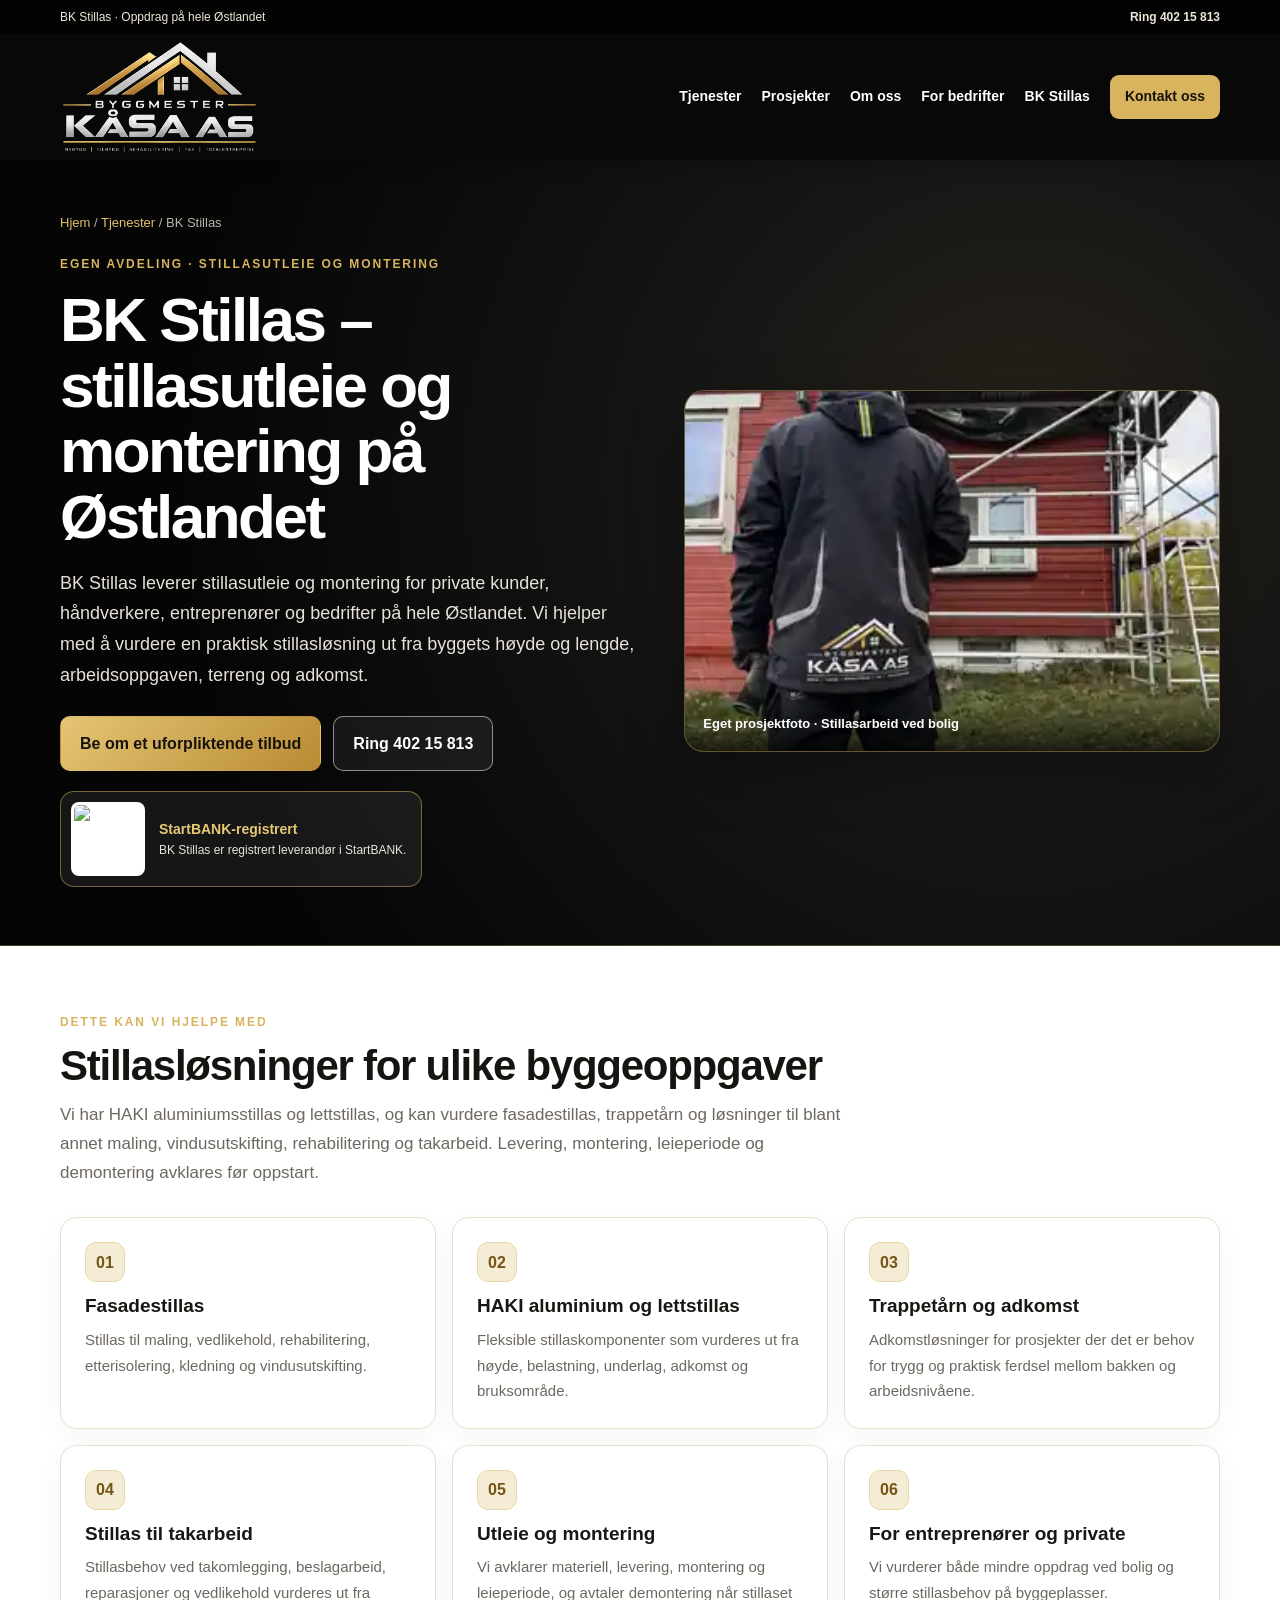
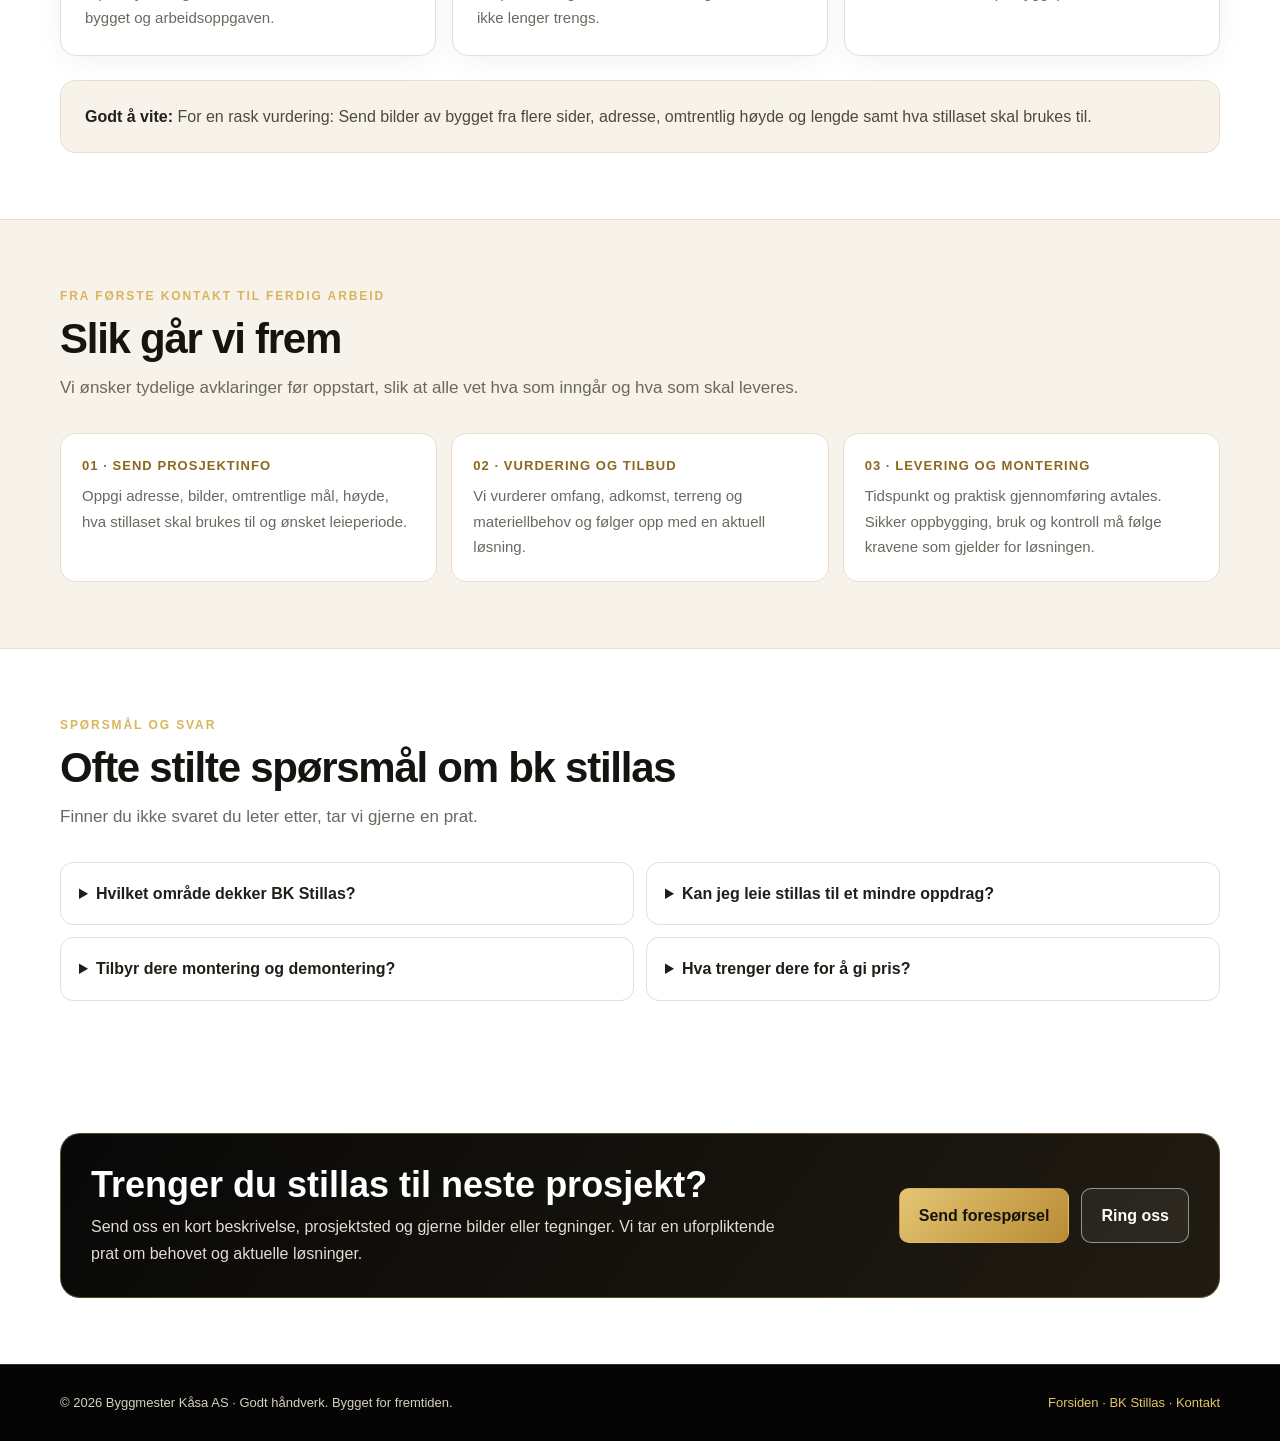
==== bk-stillas.html @ 7e436ae7 "Rett absolutt bildeadresse for deling av BK Stillas-siden" ====
<!DOCTYPE html>
<html lang="no">
<head>
<meta charset="UTF-8">
<meta name="viewport" content="width=device-width, initial-scale=1">
<meta name="theme-color" content="#080808">
<title>BK Stillas – stillasutleie og montering på Østlandet | Byggmester Kåsa AS</title>
<meta name="description" content="BK Stillas tilbyr stillasutleie og montering på Østlandet. Fasadestillas, HAKI aluminiumsstillas, lettstillas og trappetårn til bygg og rehabilitering.">
<meta name="robots" content="index,follow,max-image-preview:large">
<link rel="canonical" href="https://xn--byggmesterksa-zfb.no/bk-stillas.html">
<link rel="preload" as="image" href="images/site-stillas.webp">
<link rel="stylesheet" href="service-pages.css">
<meta property="og:type" content="website">
<meta property="og:title" content="BK Stillas – stillasutleie og montering på Østlandet">
<meta property="og:description" content="BK Stillas tilbyr stillasutleie og montering på Østlandet. Fasadestillas, HAKI aluminiumsstillas, lettstillas og trappetårn til bygg og rehabilitering.">
<meta property="og:url" content="https://xn--byggmesterksa-zfb.no/bk-stillas.html">
<meta property="og:image" content="https://xn--byggmesterksa-zfb.no/images/site-stillas.webp">
<meta property="og:image:alt" content="Eget foto av stillas montert rundt bolig">
<script type="application/ld+json">{"@context":"https://schema.org","@type":"Service","name":"BK Stillas – stillasutleie og montering på Østlandet","description":"BK Stillas tilbyr stillasutleie og montering på Østlandet. Fasadestillas, HAKI aluminiumsstillas, lettstillas og trappetårn til bygg og rehabilitering.","url":"https://xn--byggmesterksa-zfb.no/bk-stillas.html","areaServed":{"@type":"AdministrativeArea","name":"Østlandet, Norge"},"provider":{"@type":"Organization","name":"BK Stillas","url":"https://xn--byggmesterksa-zfb.no/","telephone":"+4740215813","email":"bkstillas@gmail.com"}}</script>
<script type="application/ld+json">{"@context":"https://schema.org","@type":"BreadcrumbList","itemListElement":[{"@type":"ListItem","position":1,"name":"Hjem","item":"https://xn--byggmesterksa-zfb.no/"},{"@type":"ListItem","position":2,"name":"Tjenester","item":"https://xn--byggmesterksa-zfb.no/#tjenester"},{"@type":"ListItem","position":3,"name":"BK Stillas","item":"https://xn--byggmesterksa-zfb.no/bk-stillas.html"}]}</script>
</head>
<body>
<a class="skip-link" href="#main">Hopp til innhold</a>
<div class="topbar"><div class="container"><span>BK Stillas · Oppdrag på hele Østlandet</span><span><a href="tel:+4740215813">Ring 402 15 813</a></span></div></div>
<header>
 <div class="container nav-wrap">
  <a class="brand" href="index.html" aria-label="Byggmester Kåsa AS – forsiden"><img src="byggmester-kasa-logo-transparent.png" alt="Byggmester Kåsa AS – logo" fetchpriority="high"></a>
  <button class="menu-toggle" type="button" aria-expanded="false" aria-controls="main-navigation" aria-label="Åpne meny"><span></span><span></span><span></span></button>
  <nav id="main-navigation" aria-label="Hovedmeny">
   <a href="index.html#tjenester">Tjenester</a>
   <a href="index.html#prosjekter">Prosjekter</a>
   <a href="index.html#om-oss">Om oss</a>
   <a href="samarbeid.html">For bedrifter</a>
   <a href="bk-stillas.html">BK Stillas</a>
   <a class="nav-cta" href="index.html#kontakt">Kontakt oss</a>
  </nav>
 </div>
</header>
<main id="main">
<section class="hero">
 <div class="container">
  <div class="breadcrumbs"><a href="index.html">Hjem</a> / <a href="index.html#tjenester">Tjenester</a> / BK Stillas</div>
  <div class="hero-grid">
   <div>
    <div class="eyebrow">Egen avdeling · Stillasutleie og montering</div>
    <h1>BK Stillas – stillasutleie og montering på Østlandet</h1>
    <p>BK Stillas leverer stillasutleie og montering for private kunder, håndverkere, entreprenører og bedrifter på hele Østlandet. Vi hjelper med å vurdere en praktisk stillasløsning ut fra byggets høyde og lengde, arbeidsoppgaven, terreng og adkomst.</p>
    <div class="actions">
     <a class="btn btn-primary" href="index.html#kontakt">Be om et uforpliktende tilbud</a>
     <a class="btn btn-secondary" href="tel:+4740215813">Ring 402 15 813</a>
    </div>
     <div class="startbank-badge" aria-label="BK Stillas er registrert leverandør i StartBANK">
      <img src="https://cdn.prod.website-files.com/64fec3b9868bc1cfae7cfbb5/6621049f15514a0073a85c6a_image005.jpg" alt="Achilles StartBANK registrert-merke" loading="lazy" decoding="async">
      <div><strong>StartBANK-registrert</strong><span>BK Stillas er registrert leverandør i StartBANK.</span></div>
     </div>
   </div>
   <div class="hero-photo">
    <img src="images/site-stillas.webp" alt="Stillas montert rundt en bolig, med håndverker på byggeplassen" fetchpriority="high" decoding="async">
    <div class="photo-caption">Eget prosjektfoto · Stillasarbeid ved bolig</div>
   </div>
  </div>
 </div>
</section>
<section>
 <div class="container">
  <div class="section-head">
   <div class="eyebrow">Dette kan vi hjelpe med</div>
   <h2>Stillasløsninger for ulike byggeoppgaver</h2>
   <p>Vi har HAKI aluminiumsstillas og lettstillas, og kan vurdere fasadestillas, trappetårn og løsninger til blant annet maling, vindusutskifting, rehabilitering og takarbeid. Levering, montering, leieperiode og demontering avklares før oppstart.</p>
  </div>
  <div class="cards"><article class="card"><span class="card-mark">01</span><h3>Fasadestillas</h3><p>Stillas til maling, vedlikehold, rehabilitering, etterisolering, kledning og vindusutskifting.</p></article>
<article class="card"><span class="card-mark">02</span><h3>HAKI aluminium og lettstillas</h3><p>Fleksible stillaskomponenter som vurderes ut fra høyde, belastning, underlag, adkomst og bruksområde.</p></article>
<article class="card"><span class="card-mark">03</span><h3>Trappetårn og adkomst</h3><p>Adkomstløsninger for prosjekter der det er behov for trygg og praktisk ferdsel mellom bakken og arbeidsnivåene.</p></article>
<article class="card"><span class="card-mark">04</span><h3>Stillas til takarbeid</h3><p>Stillasbehov ved takomlegging, beslagarbeid, reparasjoner og vedlikehold vurderes ut fra bygget og arbeidsoppgaven.</p></article>
<article class="card"><span class="card-mark">05</span><h3>Utleie og montering</h3><p>Vi avklarer materiell, levering, montering og leieperiode, og avtaler demontering når stillaset ikke lenger trengs.</p></article>
<article class="card"><span class="card-mark">06</span><h3>For entreprenører og private</h3><p>Vi vurderer både mindre oppdrag ved bolig og større stillasbehov på byggeplasser.</p></article></div>
  <div class="note-band"><strong>Godt å vite:</strong> For en rask vurdering: Send bilder av bygget fra flere sider, adresse, omtrentlig høyde og lengde samt hva stillaset skal brukes til.</div>
 </div>
</section>
<section class="process">
 <div class="container">
  <div class="section-head">
   <div class="eyebrow">Fra første kontakt til ferdig arbeid</div>
   <h2>Slik går vi frem</h2>
   <p>Vi ønsker tydelige avklaringer før oppstart, slik at alle vet hva som inngår og hva som skal leveres.</p>
  </div>
  <div class="steps"><article class="step"><b>01 · Send prosjektinfo</b><p>Oppgi adresse, bilder, omtrentlige mål, høyde, hva stillaset skal brukes til og ønsket leieperiode.</p></article>
<article class="step"><b>02 · Vurdering og tilbud</b><p>Vi vurderer omfang, adkomst, terreng og materiellbehov og følger opp med en aktuell løsning.</p></article>
<article class="step"><b>03 · Levering og montering</b><p>Tidspunkt og praktisk gjennomføring avtales. Sikker oppbygging, bruk og kontroll må følge kravene som gjelder for løsningen.</p></article></div>
 </div>
</section>
<section>
 <div class="container">
  <div class="section-head">
   <div class="eyebrow">Spørsmål og svar</div>
   <h2>Ofte stilte spørsmål om bk stillas</h2>
   <p>Finner du ikke svaret du leter etter, tar vi gjerne en prat.</p>
  </div>
  <div class="faq-list"><details><summary>Hvilket område dekker BK Stillas?</summary><p>Vi tar oppdrag på hele Østlandet. Mulig gjennomføring vurderes ut fra prosjektsted, størrelse og ønsket fremdrift.</p></details>
<details><summary>Kan jeg leie stillas til et mindre oppdrag?</summary><p>Vi vurderer både mindre oppdrag som vindusutskifting og maling og større behov ved rehabilitering, takarbeid og byggeprosjekter.</p></details>
<details><summary>Tilbyr dere montering og demontering?</summary><p>Ja, montering og demontering kan inngå etter avtale. Leveranse, leieperiode og tidspunkt avtales før oppstart.</p></details>
<details><summary>Hva trenger dere for å gi pris?</summary><p>Send prosjektadresse, bilder av fasadene, omtrentlige mål og høyde, type arbeid, ønsket oppstart og leieperiode.</p></details></div>
 </div>
</section>
<section>
 <div class="container">
  <div class="cta">
   <div>
    <h2>Trenger du stillas til neste prosjekt?</h2>
    <p>Send oss en kort beskrivelse, prosjektsted og gjerne bilder eller tegninger. Vi tar en uforpliktende prat om behovet og aktuelle løsninger.</p>
   </div>
   <div class="actions" style="margin-top:0">
    <a class="btn btn-primary" href="index.html#kontakt">Send forespørsel</a>
    <a class="btn btn-secondary" href="tel:+4740215813">Ring oss</a>
   </div>
  </div>
 </div>
</section>
</main>
<div class="mobile-contact" aria-label="Rask kontakt"><a href="tel:+4740215813">Ring oss</a><a href="index.html#kontakt">Be om tilbud</a></div>
<footer><div class="container footer-inner"><span>© <span id="year"></span> Byggmester Kåsa AS · Godt håndverk. Bygget for fremtiden.</span><span><a href="index.html">Forsiden</a> · <a href="bk-stillas.html">BK Stillas</a> · <a href="index.html#kontakt">Kontakt</a></span></div></footer>
<script>
document.getElementById("year").textContent=new Date().getFullYear();
const header=document.querySelector("header");
const button=document.querySelector(".menu-toggle");
button.addEventListener("click",()=>{
 const open=header.classList.toggle("menu-open");
 button.setAttribute("aria-expanded",String(open));
 button.setAttribute("aria-label",open?"Lukk meny":"Åpne meny");
});
document.querySelectorAll("#main-navigation a").forEach(link=>link.addEventListener("click",()=>{
 header.classList.remove("menu-open");
 button.setAttribute("aria-expanded","false");
 button.setAttribute("aria-label","Åpne meny");
}));
</script>
</body>
</html>
---- service-pages.css ----
:root{--black:#080808;--black2:#171510;--gold:#d8b45e;--gold2:#b98b34;--ink:#24211b;--muted:#6d685f;--line:#e8dfcc;--cream:#f7f3ea;--white:#fff}
*{box-sizing:border-box}
html{scroll-behavior:smooth}
body{margin:0;background:#fff;color:var(--ink);font:16px/1.7 Arial,Helvetica,sans-serif}
a{color:inherit}
img{max-width:100%;height:auto}
.container{width:min(1160px,calc(100% - 40px));margin:0 auto}
.skip-link{position:absolute;left:12px;top:-60px;z-index:1000;padding:10px 14px;background:var(--gold);color:#111;border-radius:8px;font-weight:800}
.skip-link:focus{top:12px}
.topbar{background:#030303;color:#eee7d8;font-size:12px}
.topbar .container{display:flex;justify-content:space-between;gap:12px;flex-wrap:wrap;padding:7px 0}
.topbar a{color:inherit;text-decoration:none;font-weight:800}
header{position:sticky;top:0;z-index:20;background:#080808;color:#fff;box-shadow:0 4px 18px rgba(0,0,0,.2)}
.nav-wrap{min-height:126px;display:flex;align-items:center;justify-content:space-between;gap:24px}
.brand img{display:block;width:255px;height:116px;object-fit:contain;object-position:left center}
nav{display:flex;align-items:center;gap:20px;flex-wrap:wrap}
nav a{font-size:14px;font-weight:800;color:#fff;text-decoration:none}
nav a:hover{color:var(--gold)}
nav .nav-cta{background:var(--gold);color:#17130b;padding:10px 15px;border-radius:9px}
.menu-toggle{display:none;width:46px;height:46px;border:1px solid rgba(216,180,94,.55);border-radius:10px;background:#111;align-items:center;justify-content:center;flex-direction:column;gap:5px;cursor:pointer}
.menu-toggle span{display:block;width:20px;height:2px;background:#f4e5bd;border-radius:2px}
.hero{background:radial-gradient(circle at 80% 40%,#28231a 0,#151515 32%,#050505 76%);color:#fff;padding:52px 0 58px;border-bottom:1px solid rgba(216,180,94,.3)}
.breadcrumbs{font-size:13px;color:#b9b3a7;margin:0 0 20px}
.breadcrumbs a{color:#e3c16c;text-decoration:none}
.hero-grid{display:grid;grid-template-columns:minmax(0,1.04fr) minmax(300px,.96fr);gap:44px;align-items:center}
.eyebrow{font-size:12px;letter-spacing:.16em;text-transform:uppercase;font-weight:900;color:var(--gold)}
h1{font-size:clamp(38px,5vw,62px);line-height:1.06;letter-spacing:-.04em;margin:12px 0 18px;max-width:750px}
.hero p{max-width:670px;color:#e7e2d7;font-size:18px;margin:0}
.actions{display:flex;gap:12px;flex-wrap:wrap;margin-top:26px}
.btn{display:inline-flex;justify-content:center;align-items:center;padding:13px 19px;border-radius:10px;text-decoration:none;font-weight:900;border:1px solid transparent;transition:transform .2s ease,background .2s ease}
.btn:hover{transform:translateY(-2px)}
.btn-primary{background:linear-gradient(135deg,#e4c574,#b98b34);color:#17130b}
.startbank-badge{display:inline-flex;align-items:center;gap:14px;margin-top:20px;padding:10px 15px 10px 10px;max-width:390px;border:1px solid rgba(216,180,94,.5);border-radius:14px;background:rgba(255,255,255,.07);color:#fff}
.startbank-badge img{display:block;width:74px;height:74px;object-fit:contain;background:#fff;border-radius:8px;padding:3px;flex:0 0 auto}
.startbank-badge strong{display:block;color:#e6c875;font-size:14px;line-height:1.35}
.startbank-badge span{display:block;color:#e8e3d8;font-size:12px;line-height:1.45;margin-top:3px}
@media(max-width:560px){.startbank-badge{max-width:100%;gap:10px;padding:9px}.startbank-badge img{width:78px;height:56px}}
.btn-secondary{border-color:rgba(255,255,255,.5);color:#fff;background:rgba(255,255,255,.06)}
.hero-photo{position:relative;overflow:hidden;border:1px solid rgba(216,180,94,.4);border-radius:20px;background:#171717;box-shadow:0 22px 56px rgba(0,0,0,.32)}
.hero-photo img{display:block;width:100%;height:360px;object-fit:cover}
.photo-caption{position:absolute;left:0;right:0;bottom:0;padding:34px 18px 16px;background:linear-gradient(transparent,rgba(0,0,0,.82));color:#fff;font-size:13px;font-weight:800}.photo-credit{display:block;margin-top:4px;color:#e6e0d3;font-size:11px;font-weight:400;letter-spacing:.02em}.photo-credit a{color:inherit;text-decoration:underline;text-underline-offset:2px}
section{padding:66px 0}
.section-head{max-width:790px;margin:0 0 30px}
.section-head h2{font-size:clamp(29px,4vw,42px);line-height:1.12;letter-spacing:-.03em;margin:9px 0 12px;color:#161411}
.section-head p{font-size:17px;color:var(--muted);margin:0}
.cards{display:grid;grid-template-columns:repeat(3,minmax(0,1fr));gap:16px}
.card{padding:24px;border:1px solid var(--line);border-radius:16px;background:#fff;box-shadow:0 8px 26px rgba(20,18,12,.045)}
.card .card-mark{display:inline-grid;place-items:center;width:40px;height:40px;border-radius:11px;background:#f5ecd5;border:1px solid #ead7a8;color:#755515;font-weight:900;margin-bottom:12px}
.card h3{margin:0 0 8px;color:#191713;font-size:19px;line-height:1.3}
.card p{color:var(--muted);font-size:15px;margin:0}
.note-band{padding:22px 24px;border-radius:15px;background:var(--cream);border:1px solid var(--line);margin-top:24px;color:#4e493f}
.note-band strong{color:#231f18}
.process{background:var(--cream);border-top:1px solid var(--line);border-bottom:1px solid var(--line)}
.steps{display:grid;grid-template-columns:repeat(3,1fr);gap:14px}
.step{padding:21px;background:#fff;border:1px solid var(--line);border-radius:15px}
.step b{display:block;color:#8b681f;font-size:13px;letter-spacing:.08em;text-transform:uppercase;margin-bottom:6px}
.step h3{margin:0 0 7px;font-size:18px;color:#1a1814}
.step p{margin:0;color:var(--muted);font-size:15px}
.faq-list{display:grid;grid-template-columns:repeat(2,minmax(0,1fr));gap:12px}
details{background:#fff;border:1px solid var(--line);border-radius:13px;padding:17px 18px}
summary{cursor:pointer;font-weight:900;color:#211e18}
details p{color:var(--muted);font-size:15px;margin:10px 0 0}
.cta{background:linear-gradient(125deg,#080808,#211c12);color:#fff;border:1px solid rgba(216,180,94,.35);border-radius:20px;padding:30px;display:flex;align-items:center;justify-content:space-between;gap:24px;flex-wrap:wrap}
.cta h2{font-size:clamp(25px,3.4vw,36px);line-height:1.15;margin:0 0 8px;color:#fff}
.cta p{margin:0;color:#e2ddd1;max-width:700px}
footer{background:#050505;border-top:1px solid rgba(216,180,94,.25);padding:27px 0;color:#d8d0bf;font-size:13px}
.footer-inner{display:flex;justify-content:space-between;gap:14px;flex-wrap:wrap}
footer a{color:#e3c16c;text-decoration:none}
.mobile-contact{display:none}
a:focus-visible,button:focus-visible,summary:focus-visible{outline:3px solid var(--gold);outline-offset:3px}
@media(max-width:900px){
 .nav-wrap{min-height:100px;gap:14px}
 .brand img{width:220px;height:96px}
 .menu-toggle{display:flex;flex:0 0 auto}
 nav{display:none;position:absolute;top:100%;left:0;right:0;background:#080808;border:1px solid rgba(216,180,94,.3);border-top:0;border-radius:0 0 14px 14px;padding:8px 15px 15px;flex-direction:column;align-items:stretch;gap:0;box-shadow:0 18px 30px rgba(0,0,0,.3)}
 header.menu-open nav{display:flex}
 nav a{padding:11px 8px;border-bottom:1px solid rgba(255,255,255,.1)}
 nav .nav-cta{margin-top:8px;text-align:center}
 .hero-grid{grid-template-columns:1fr;gap:27px}
 .hero-photo img{height:320px}
 .cards{grid-template-columns:repeat(2,minmax(0,1fr))}
}
@media(max-width:560px){
 .container{width:calc(100% - 28px)}
 .topbar .container{font-size:11px}
 .nav-wrap{min-height:88px}
 .brand img{width:190px;height:82px}
 .hero{padding:38px 0 44px}
 h1{font-size:clamp(36px,10vw,48px)}
 .hero p{font-size:16px}
 .actions .btn{width:100%}
 .hero-photo img{height:240px}
 section{padding:48px 0}
 .cards,.steps,.faq-list{grid-template-columns:1fr}
 .card{padding:20px}
 .cta{padding:23px}
 .mobile-contact{position:fixed;display:grid;z-index:30;left:10px;right:10px;bottom:10px;grid-template-columns:1fr 1fr;gap:8px;padding:7px;background:rgba(5,5,5,.95);border:1px solid rgba(216,180,94,.45);border-radius:14px;box-shadow:0 8px 28px rgba(0,0,0,.3)}
 .mobile-contact a{display:flex;justify-content:center;align-items:center;min-height:44px;border-radius:9px;text-decoration:none;font-size:14px;font-weight:900}
 .mobile-contact a:first-child{background:linear-gradient(135deg,#e4c574,#b98b34);color:#17130b}
 .mobile-contact a:last-child{border:1px solid rgba(255,255,255,.4);color:#fff}
}
@media(prefers-reduced-motion:reduce){html{scroll-behavior:auto}*,*::before,*::after{transition-duration:.01ms!important;animation-duration:.01ms!important;animation-iteration-count:1!important}}

/* Samarbeidsside – harmonisert med Byggmester Kåsa-profilen */
.partner-hero{background:radial-gradient(circle at 78% 40%,#28231a 0,#151515 34%,#050505 76%);color:#fff;padding:54px 0 62px;border-bottom:1px solid rgba(216,180,94,.3)}
.partner-hero-grid{display:grid;grid-template-columns:minmax(0,1.08fr) minmax(300px,.92fr);gap:42px;align-items:center}
.partner-hero h1{font-size:clamp(38px,5vw,62px);line-height:1.06;letter-spacing:-.04em;margin:12px 0 18px;max-width:760px}
.partner-hero p{max-width:690px;color:#e7e2d7;font-size:18px;margin:0}
.partner-photo{position:relative;overflow:hidden;border:1px solid rgba(216,180,94,.4);border-radius:20px;background:#171717;box-shadow:0 22px 56px rgba(0,0,0,.32)}
.partner-photo img{display:block;width:100%;height:360px;object-fit:cover}
.partner-photo span{position:absolute;bottom:0;left:0;right:0;padding:34px 18px 15px;background:linear-gradient(transparent,rgba(0,0,0,.82));color:#fff;font-size:13px;font-weight:800}
.partner-grid{display:grid;grid-template-columns:repeat(3,minmax(0,1fr));gap:16px}
.partner-card{padding:25px;border:1px solid #e8dfcc;border-radius:17px;background:#fff;box-shadow:0 8px 26px rgba(20,18,12,.045)}
.partner-number{display:inline-grid;place-items:center;width:42px;height:42px;border-radius:11px;background:#f5ecd5;border:1px solid #ead7a8;color:#755515;font-weight:900;margin-bottom:14px}
.partner-card h3{margin:0 0 8px;font-size:20px;color:#191713}
.partner-card p{margin:0;color:#6d685f;font-size:15px}
.partner-band{background:#f7f3ea;border-top:1px solid #e8dfcc;border-bottom:1px solid #e8dfcc}
.partner-process{display:grid;grid-template-columns:repeat(3,1fr);gap:14px}
.partner-step{padding:21px;background:#fff;border:1px solid #e8dfcc;border-radius:15px}
.partner-step b{display:block;color:#8b681f;font-size:13px;letter-spacing:.08em;text-transform:uppercase;margin-bottom:6px}
.partner-step h3{margin:0 0 7px;font-size:18px;color:#1a1814}
.partner-step p{margin:0;color:#6d685f;font-size:15px}
.partner-checklist{display:grid;grid-template-columns:1fr 1fr;gap:10px;margin:18px 0 0;padding:0;list-style:none}
.partner-checklist li{padding:12px 14px;border-radius:10px;background:#f7f3ea;border:1px solid #e8dfcc;color:#4f493e;font-size:14px}
.partner-checklist li:before{content:"✓";color:#9a7224;font-weight:900;margin-right:9px}
@media(max-width:900px){.partner-hero-grid{grid-template-columns:1fr;gap:26px}.partner-photo img{height:320px}.partner-grid{grid-template-columns:repeat(2,minmax(0,1fr))}}
@media(max-width:560px){.partner-hero{padding:38px 0 44px}.partner-hero h1{font-size:clamp(36px,10vw,48px)}.partner-hero p{font-size:16px}.partner-photo img{height:240px}.partner-grid,.partner-process,.partner-checklist{grid-template-columns:1fr}.partner-card{padding:20px}}
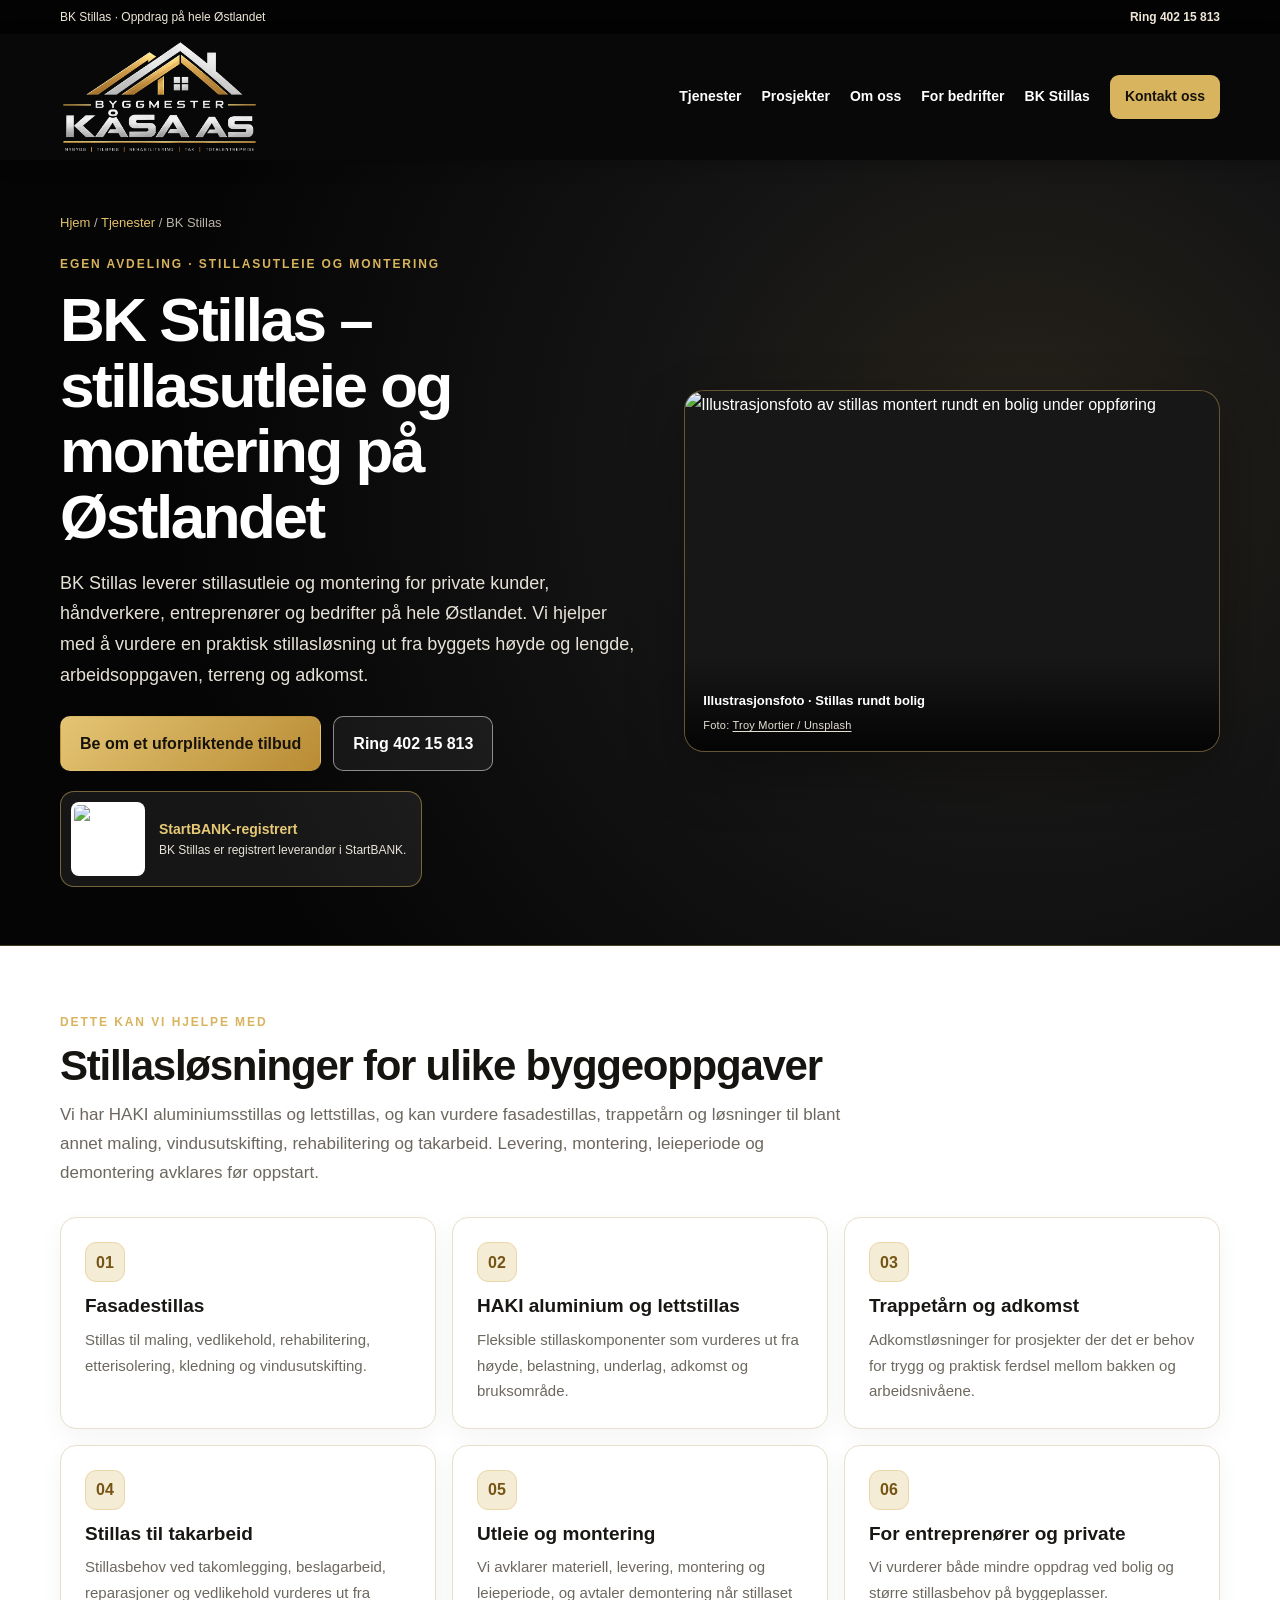
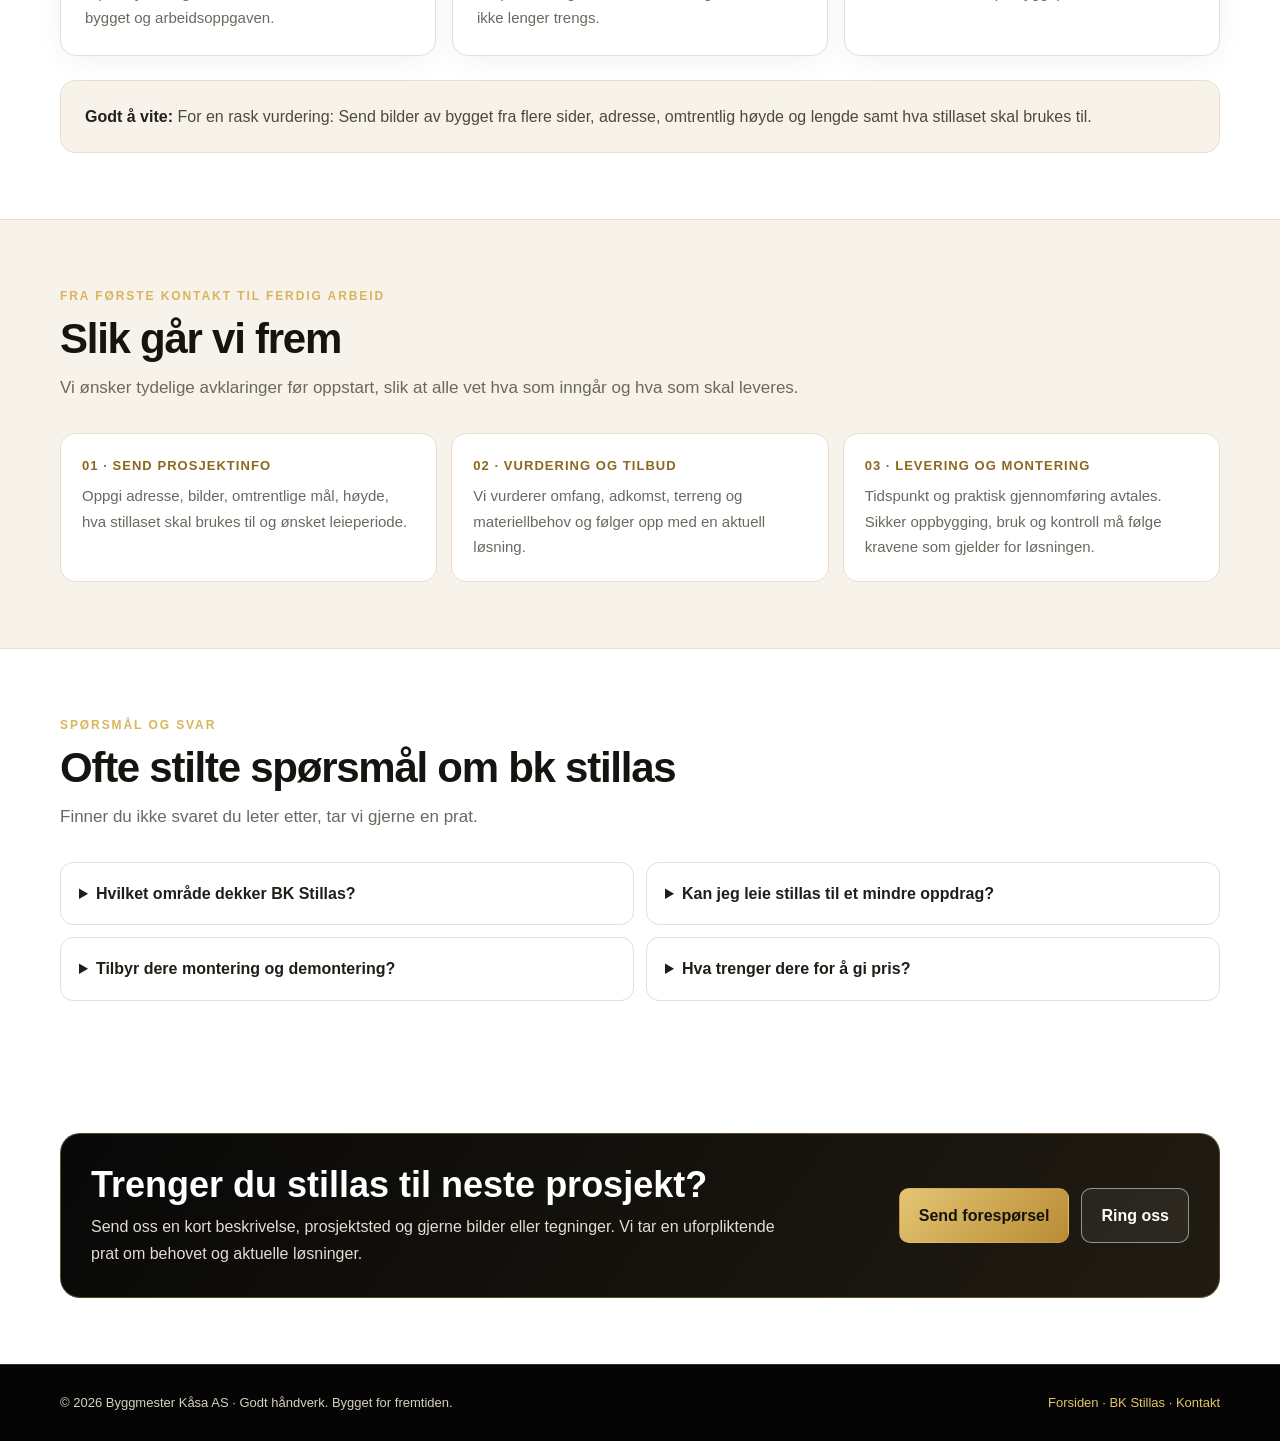
==== commit 73420df3: "Bytt lavoppløst stillasfoto med Unsplash-illustrasjon" ====
--- a/bk-stillas.html
+++ b/bk-stillas.html
@@ -8,14 +8,14 @@
 <meta name="description" content="BK Stillas tilbyr stillasutleie og montering på Østlandet. Fasadestillas, HAKI aluminiumsstillas, lettstillas og trappetårn til bygg og rehabilitering.">
 <meta name="robots" content="index,follow,max-image-preview:large">
 <link rel="canonical" href="https://xn--byggmesterksa-zfb.no/bk-stillas.html">
-<link rel="preload" as="image" href="images/site-stillas.webp">
+<link rel="preload" as="image" href="https://images.unsplash.com/photo-1693639767415-27ff64ce4da2?auto=format&fit=crop&w=1800&q=82">
 <link rel="stylesheet" href="service-pages.css">
 <meta property="og:type" content="website">
 <meta property="og:title" content="BK Stillas – stillasutleie og montering på Østlandet">
 <meta property="og:description" content="BK Stillas tilbyr stillasutleie og montering på Østlandet. Fasadestillas, HAKI aluminiumsstillas, lettstillas og trappetårn til bygg og rehabilitering.">
 <meta property="og:url" content="https://xn--byggmesterksa-zfb.no/bk-stillas.html">
-<meta property="og:image" content="https://xn--byggmesterksa-zfb.no/images/site-stillas.webp">
-<meta property="og:image:alt" content="Eget foto av stillas montert rundt bolig">
+<meta property="og:image" content="https://xn--byggmesterksa-zfb.no/https://images.unsplash.com/photo-1693639767415-27ff64ce4da2?auto=format&fit=crop&w=1800&q=82">
+<meta property="og:image:alt" content="Illustrasjonsfoto av stillas montert rundt en bolig under oppføring">
 <script type="application/ld+json">{"@context":"https://schema.org","@type":"Service","name":"BK Stillas – stillasutleie og montering på Østlandet","description":"BK Stillas tilbyr stillasutleie og montering på Østlandet. Fasadestillas, HAKI aluminiumsstillas, lettstillas og trappetårn til bygg og rehabilitering.","url":"https://xn--byggmesterksa-zfb.no/bk-stillas.html","areaServed":{"@type":"AdministrativeArea","name":"Østlandet, Norge"},"provider":{"@type":"Organization","name":"BK Stillas","url":"https://xn--byggmesterksa-zfb.no/","telephone":"+4740215813","email":"bkstillas@gmail.com"}}</script>
 <script type="application/ld+json">{"@context":"https://schema.org","@type":"BreadcrumbList","itemListElement":[{"@type":"ListItem","position":1,"name":"Hjem","item":"https://xn--byggmesterksa-zfb.no/"},{"@type":"ListItem","position":2,"name":"Tjenester","item":"https://xn--byggmesterksa-zfb.no/#tjenester"},{"@type":"ListItem","position":3,"name":"BK Stillas","item":"https://xn--byggmesterksa-zfb.no/bk-stillas.html"}]}</script>
 </head>
@@ -55,8 +55,8 @@
      </div>
    </div>
    <div class="hero-photo">
-    <img src="images/site-stillas.webp" alt="Stillas montert rundt en bolig, med håndverker på byggeplassen" fetchpriority="high" decoding="async">
-    <div class="photo-caption">Eget prosjektfoto · Stillasarbeid ved bolig</div>
+    <img src="https://images.unsplash.com/photo-1693639767415-27ff64ce4da2?auto=format&fit=crop&w=1800&q=82" alt="Illustrasjonsfoto av stillas montert rundt en bolig under oppføring" fetchpriority="high" decoding="async">
+    <div class="photo-caption">Illustrasjonsfoto · Stillas rundt bolig<span class="photo-credit">Foto: <a href="https://unsplash.com/photos/a-house-under-construction-with-scaffolding-around-it-rxfWPJUUClo" target="_blank" rel="noopener noreferrer">Troy Mortier / Unsplash</a></span></div>
    </div>
   </div>
  </div>
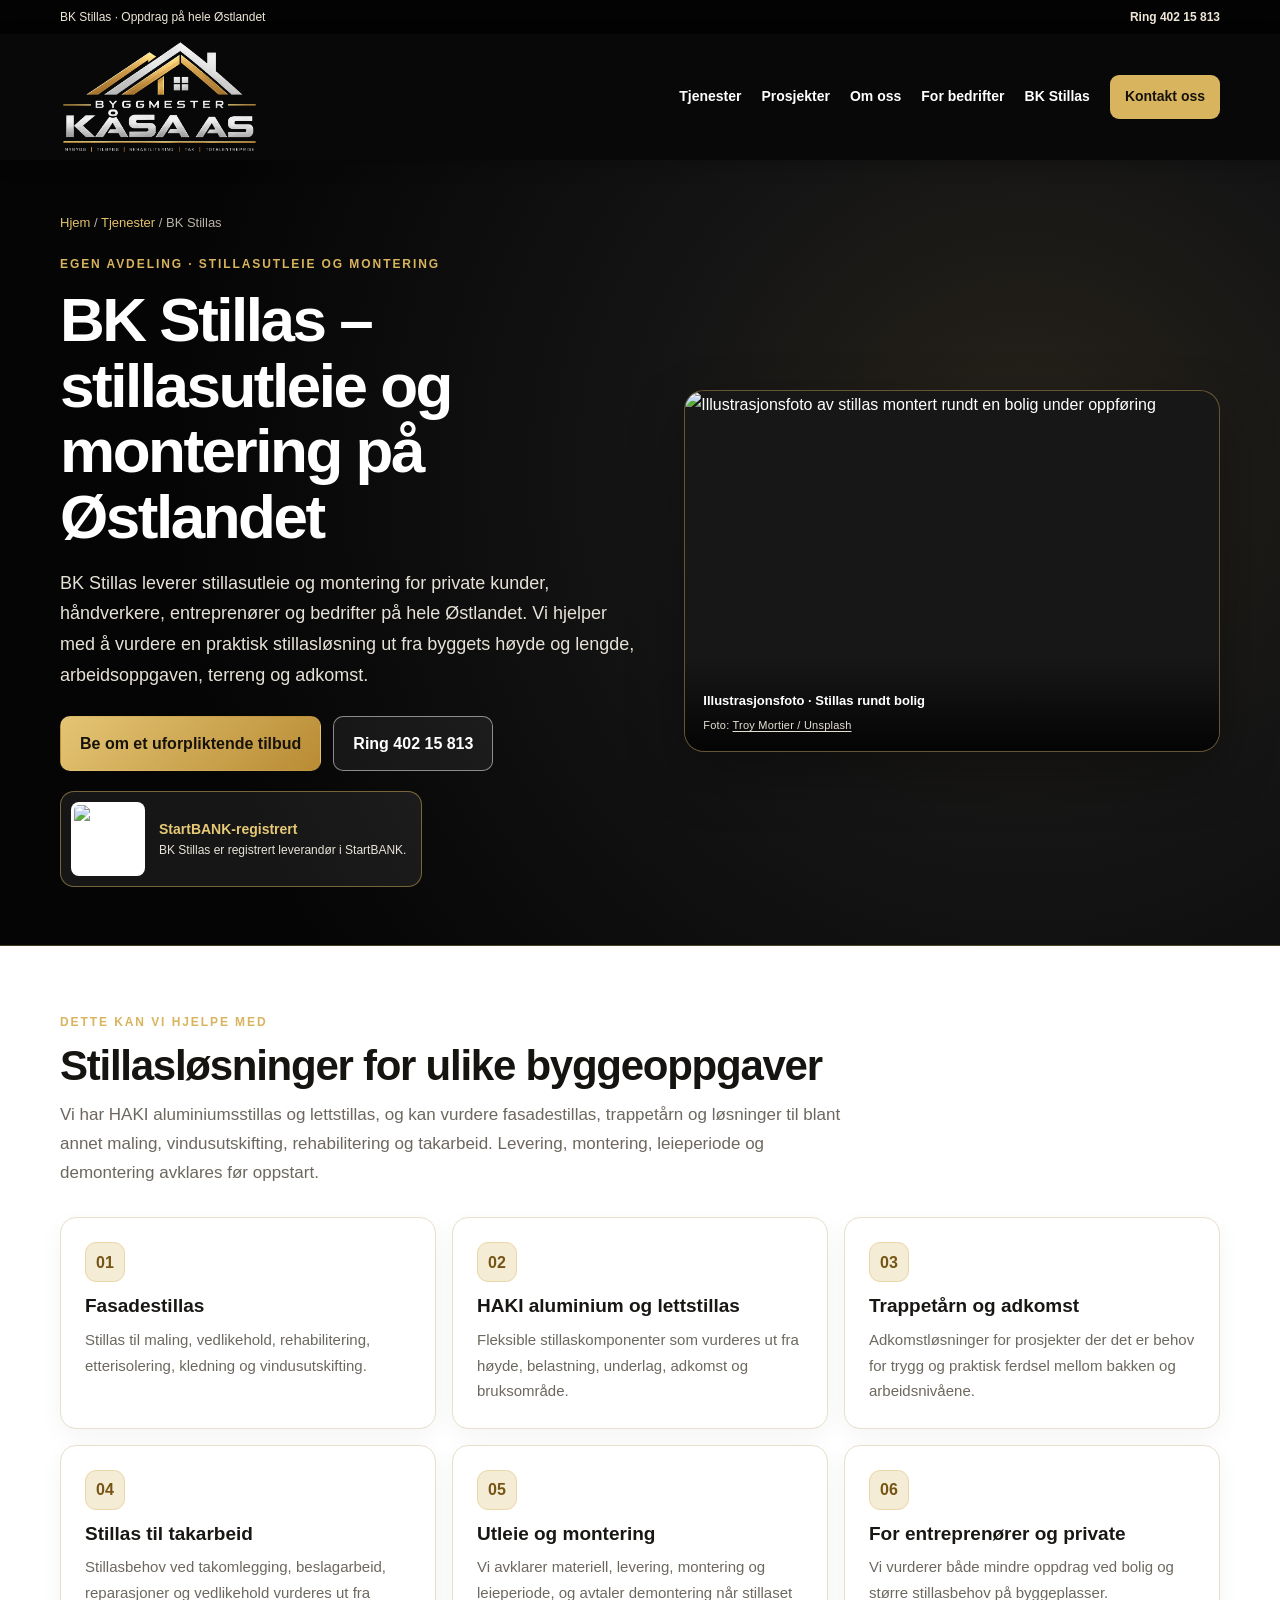
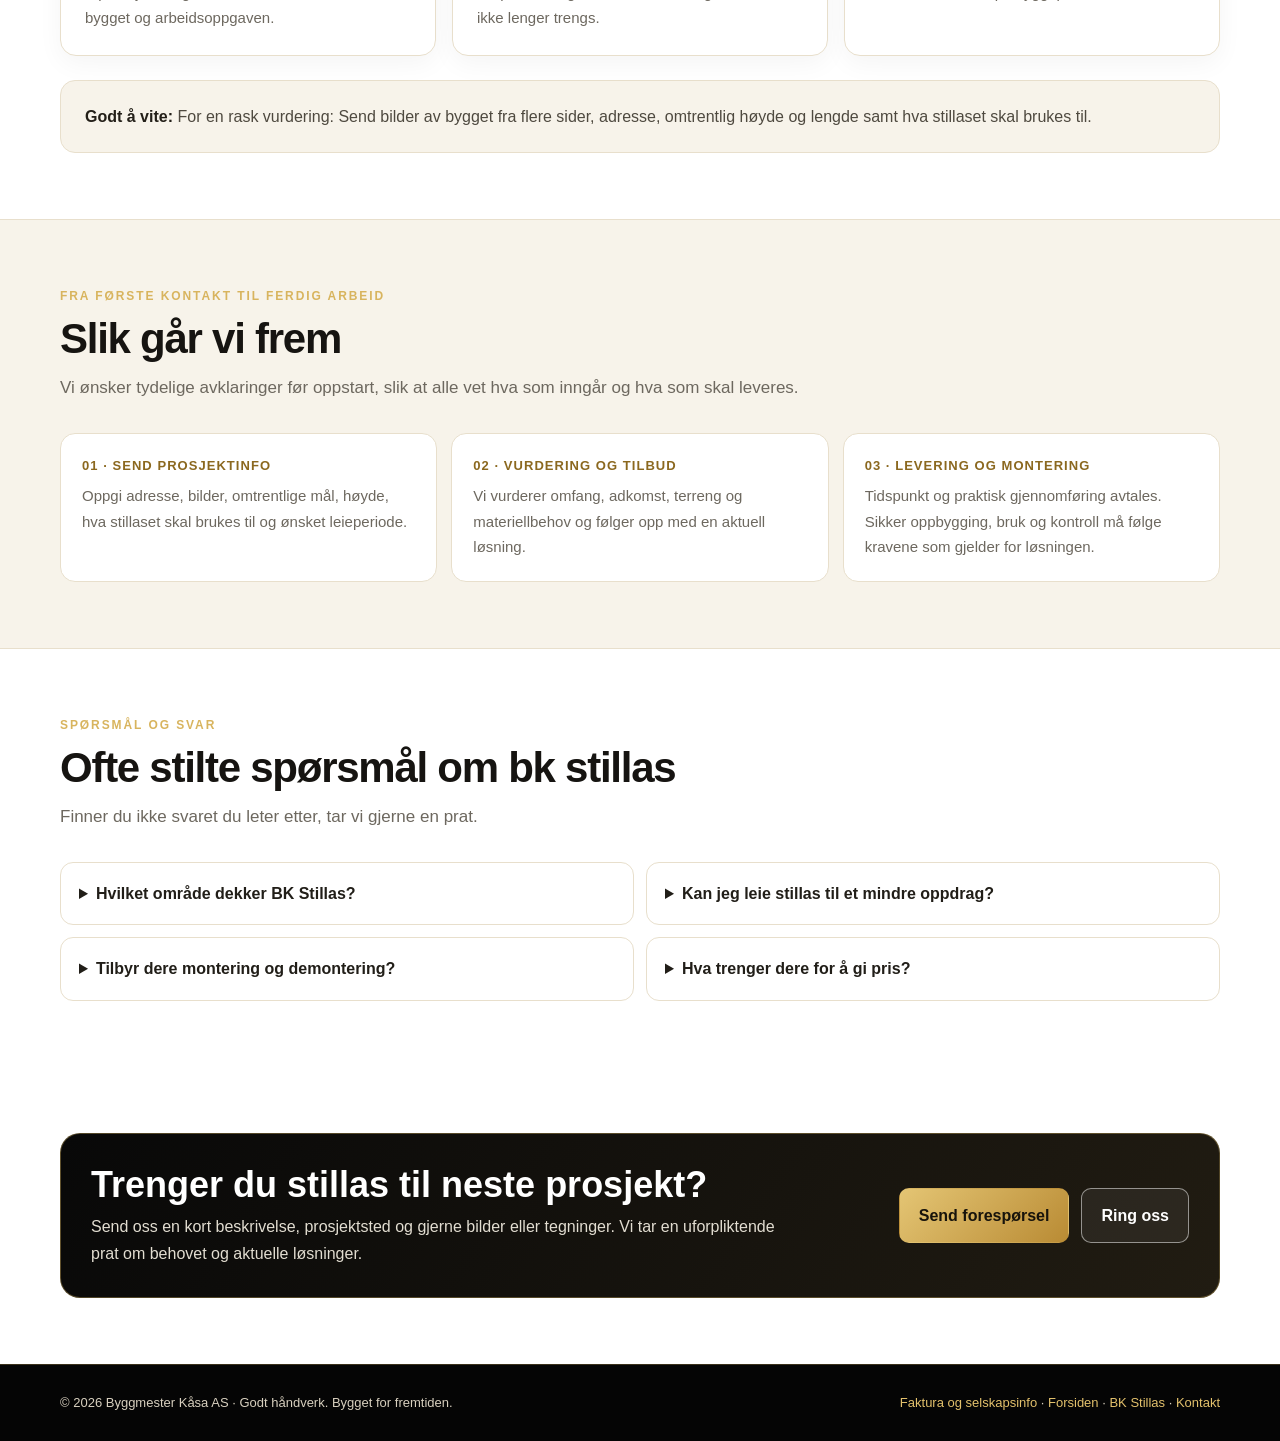
==== commit 09c8108c: "Legg til selskaps- og fakturainformasjon" ====
--- a/bk-stillas.html
+++ b/bk-stillas.html
@@ -14,7 +14,7 @@
 <meta property="og:title" content="BK Stillas – stillasutleie og montering på Østlandet">
 <meta property="og:description" content="BK Stillas tilbyr stillasutleie og montering på Østlandet. Fasadestillas, HAKI aluminiumsstillas, lettstillas og trappetårn til bygg og rehabilitering.">
 <meta property="og:url" content="https://xn--byggmesterksa-zfb.no/bk-stillas.html">
-<meta property="og:image" content="https://xn--byggmesterksa-zfb.no/https://images.unsplash.com/photo-1693639767415-27ff64ce4da2?auto=format&fit=crop&w=1800&q=82">
+<meta property="og:image" content="https://images.unsplash.com/photo-1693639767415-27ff64ce4da2?auto=format&fit=crop&w=1800&q=82">
 <meta property="og:image:alt" content="Illustrasjonsfoto av stillas montert rundt en bolig under oppføring">
 <script type="application/ld+json">{"@context":"https://schema.org","@type":"Service","name":"BK Stillas – stillasutleie og montering på Østlandet","description":"BK Stillas tilbyr stillasutleie og montering på Østlandet. Fasadestillas, HAKI aluminiumsstillas, lettstillas og trappetårn til bygg og rehabilitering.","url":"https://xn--byggmesterksa-zfb.no/bk-stillas.html","areaServed":{"@type":"AdministrativeArea","name":"Østlandet, Norge"},"provider":{"@type":"Organization","name":"BK Stillas","url":"https://xn--byggmesterksa-zfb.no/","telephone":"+4740215813","email":"bkstillas@gmail.com"}}</script>
 <script type="application/ld+json">{"@context":"https://schema.org","@type":"BreadcrumbList","itemListElement":[{"@type":"ListItem","position":1,"name":"Hjem","item":"https://xn--byggmesterksa-zfb.no/"},{"@type":"ListItem","position":2,"name":"Tjenester","item":"https://xn--byggmesterksa-zfb.no/#tjenester"},{"@type":"ListItem","position":3,"name":"BK Stillas","item":"https://xn--byggmesterksa-zfb.no/bk-stillas.html"}]}</script>
@@ -118,7 +118,7 @@
 </section>
 </main>
 <div class="mobile-contact" aria-label="Rask kontakt"><a href="tel:+4740215813">Ring oss</a><a href="index.html#kontakt">Be om tilbud</a></div>
-<footer><div class="container footer-inner"><span>© <span id="year"></span> Byggmester Kåsa AS · Godt håndverk. Bygget for fremtiden.</span><span><a href="index.html">Forsiden</a> · <a href="bk-stillas.html">BK Stillas</a> · <a href="index.html#kontakt">Kontakt</a></span></div></footer>
+<footer><div class="container footer-inner"><span>© <span id="year"></span> Byggmester Kåsa AS · Godt håndverk. Bygget for fremtiden.</span><span><a href="selskapsinformasjon.html">Faktura og selskapsinfo</a> · <a href="index.html">Forsiden</a> · <a href="bk-stillas.html">BK Stillas</a> · <a href="index.html#kontakt">Kontakt</a></span></div></footer>
 <script>
 document.getElementById("year").textContent=new Date().getFullYear();
 const header=document.querySelector("header");
--- a/service-pages.css
+++ b/service-pages.css
@@ -126,3 +126,5 @@
 .partner-checklist li:before{content:"✓";color:#9a7224;font-weight:900;margin-right:9px}
 @media(max-width:900px){.partner-hero-grid{grid-template-columns:1fr;gap:26px}.partner-photo img{height:320px}.partner-grid{grid-template-columns:repeat(2,minmax(0,1fr))}}
 @media(max-width:560px){.partner-hero{padding:38px 0 44px}.partner-hero h1{font-size:clamp(36px,10vw,48px)}.partner-hero p{font-size:16px}.partner-photo img{height:240px}.partner-grid,.partner-process,.partner-checklist{grid-template-columns:1fr}.partner-card{padding:20px}}
+
+.partner-photo span a{color:inherit;text-decoration:underline;text-underline-offset:2px}.partner-photo span small{font-size:11px;font-weight:400;letter-spacing:.02em}
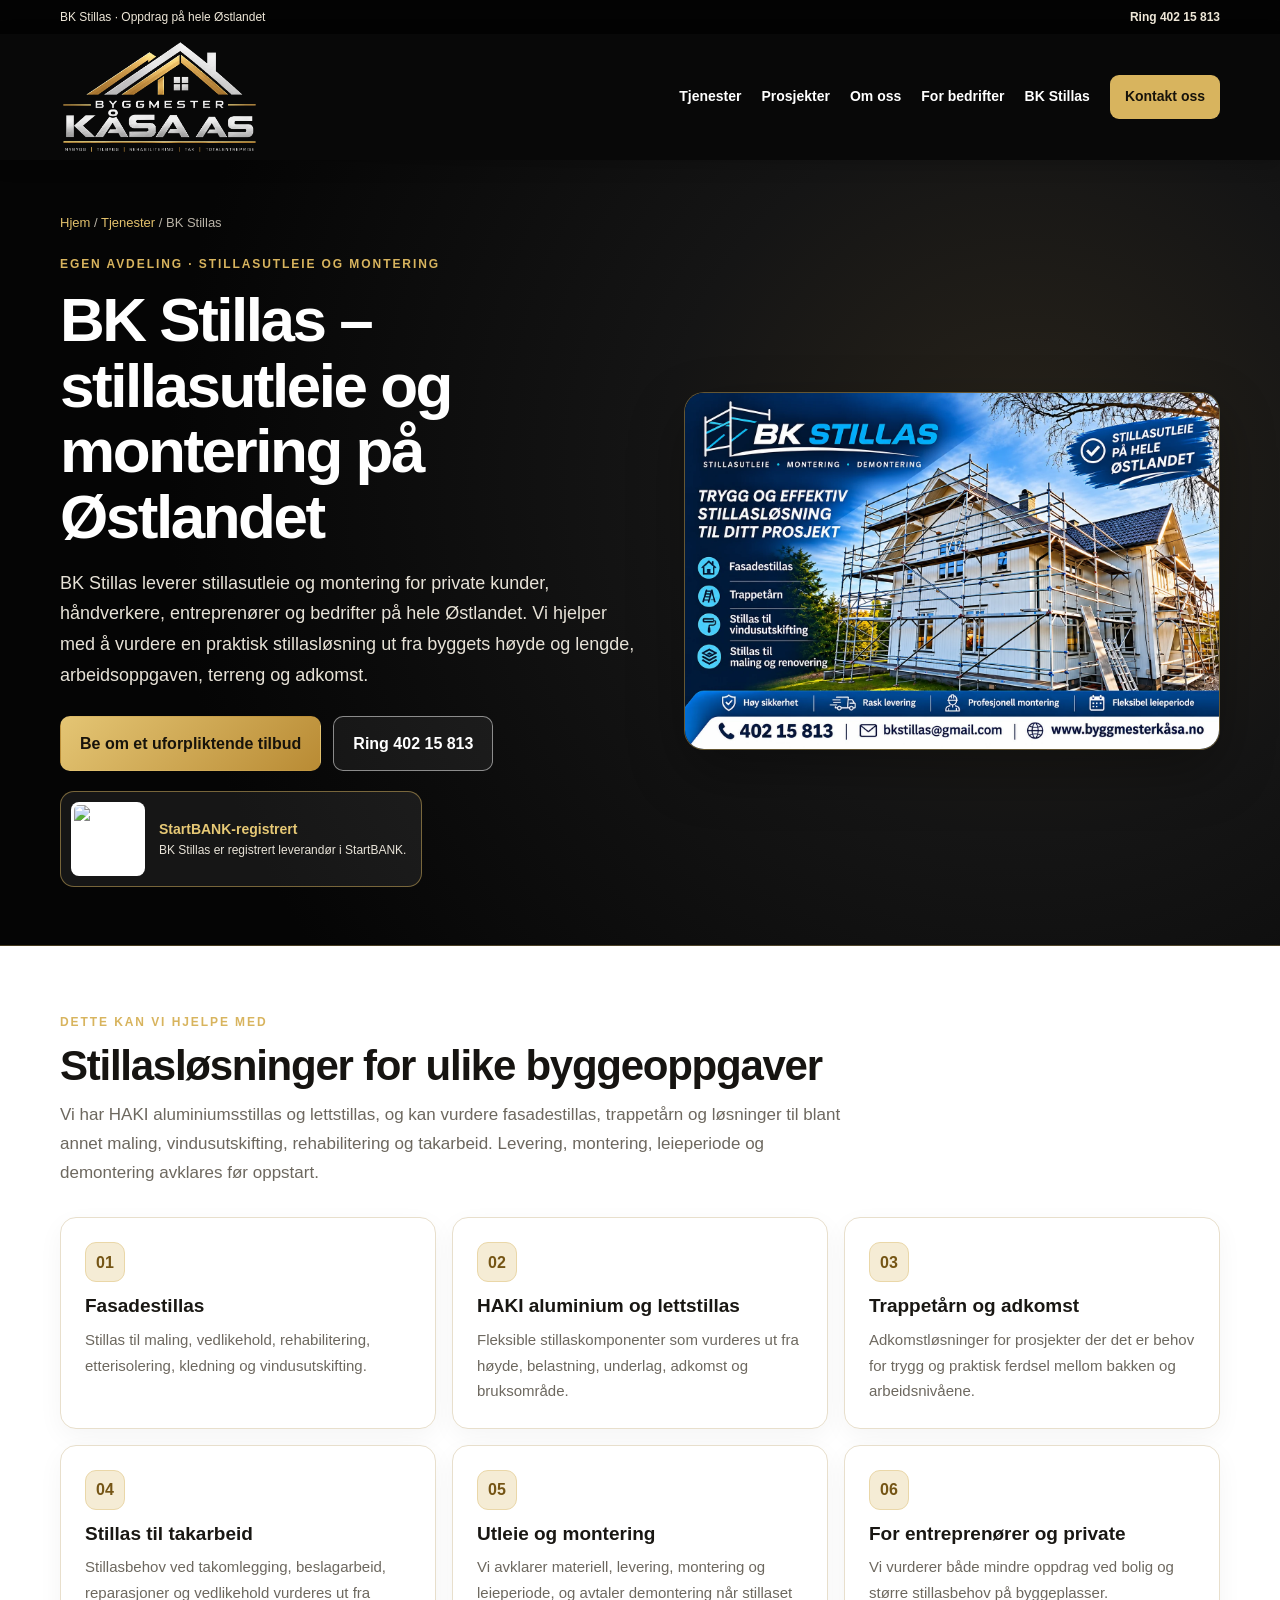
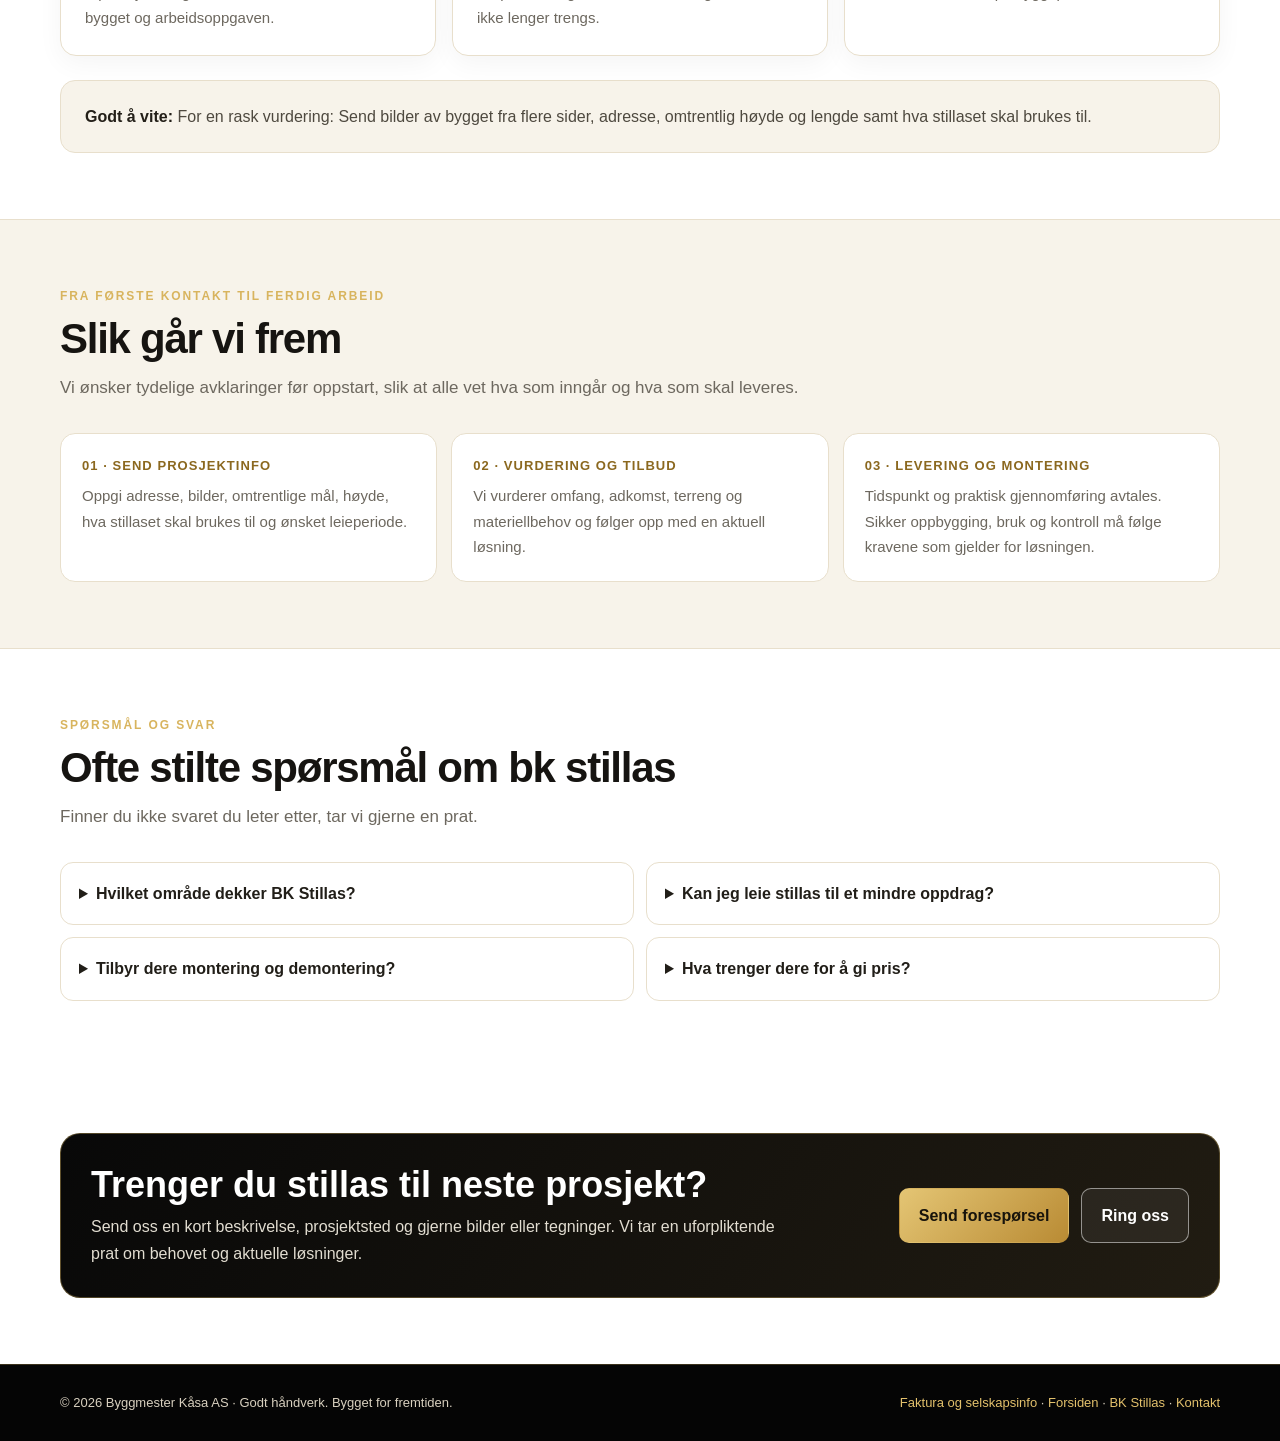
==== commit ebc238e7: "Bytt til eget BK Stillas-profilbilde" ====
--- a/bk-stillas.html
+++ b/bk-stillas.html
@@ -8,14 +8,14 @@
 <meta name="description" content="BK Stillas tilbyr stillasutleie og montering på Østlandet. Fasadestillas, HAKI aluminiumsstillas, lettstillas og trappetårn til bygg og rehabilitering.">
 <meta name="robots" content="index,follow,max-image-preview:large">
 <link rel="canonical" href="https://xn--byggmesterksa-zfb.no/bk-stillas.html">
-<link rel="preload" as="image" href="https://images.unsplash.com/photo-1693639767415-27ff64ce4da2?auto=format&fit=crop&w=1800&q=82">
+<link rel="preload" as="image" href="images/bk-stillas-presentasjon-final-1536.webp">
 <link rel="stylesheet" href="service-pages.css">
 <meta property="og:type" content="website">
 <meta property="og:title" content="BK Stillas – stillasutleie og montering på Østlandet">
 <meta property="og:description" content="BK Stillas tilbyr stillasutleie og montering på Østlandet. Fasadestillas, HAKI aluminiumsstillas, lettstillas og trappetårn til bygg og rehabilitering.">
 <meta property="og:url" content="https://xn--byggmesterksa-zfb.no/bk-stillas.html">
-<meta property="og:image" content="https://images.unsplash.com/photo-1693639767415-27ff64ce4da2?auto=format&fit=crop&w=1800&q=82">
-<meta property="og:image:alt" content="Illustrasjonsfoto av stillas montert rundt en bolig under oppføring">
+<meta property="og:image" content="https://xn--byggmesterksa-zfb.no/images/bk-stillas-presentasjon-final-1536.webp">
+<meta property="og:image:alt" content="BK Stillas – stillasutleie, fasadestillas, trappetårn og montering på hele Østlandet">
 <script type="application/ld+json">{"@context":"https://schema.org","@type":"Service","name":"BK Stillas – stillasutleie og montering på Østlandet","description":"BK Stillas tilbyr stillasutleie og montering på Østlandet. Fasadestillas, HAKI aluminiumsstillas, lettstillas og trappetårn til bygg og rehabilitering.","url":"https://xn--byggmesterksa-zfb.no/bk-stillas.html","areaServed":{"@type":"AdministrativeArea","name":"Østlandet, Norge"},"provider":{"@type":"Organization","name":"BK Stillas","url":"https://xn--byggmesterksa-zfb.no/","telephone":"+4740215813","email":"bkstillas@gmail.com"}}</script>
 <script type="application/ld+json">{"@context":"https://schema.org","@type":"BreadcrumbList","itemListElement":[{"@type":"ListItem","position":1,"name":"Hjem","item":"https://xn--byggmesterksa-zfb.no/"},{"@type":"ListItem","position":2,"name":"Tjenester","item":"https://xn--byggmesterksa-zfb.no/#tjenester"},{"@type":"ListItem","position":3,"name":"BK Stillas","item":"https://xn--byggmesterksa-zfb.no/bk-stillas.html"}]}</script>
 </head>
@@ -55,8 +55,7 @@
      </div>
    </div>
    <div class="hero-photo">
-    <img src="https://images.unsplash.com/photo-1693639767415-27ff64ce4da2?auto=format&fit=crop&w=1800&q=82" alt="Illustrasjonsfoto av stillas montert rundt en bolig under oppføring" fetchpriority="high" decoding="async">
-    <div class="photo-caption">Illustrasjonsfoto · Stillas rundt bolig<span class="photo-credit">Foto: <a href="https://unsplash.com/photos/a-house-under-construction-with-scaffolding-around-it-rxfWPJUUClo" target="_blank" rel="noopener noreferrer">Troy Mortier / Unsplash</a></span></div>
+    <img src="images/bk-stillas-presentasjon-final-1536.webp" alt="BK Stillas – stillasutleie, fasadestillas, trappetårn og montering på hele Østlandet" width="1536" height="1024" fetchpriority="high" decoding="async" style="height:auto;aspect-ratio:3/2;object-fit:contain;background:#071b36;">
    </div>
   </div>
  </div>
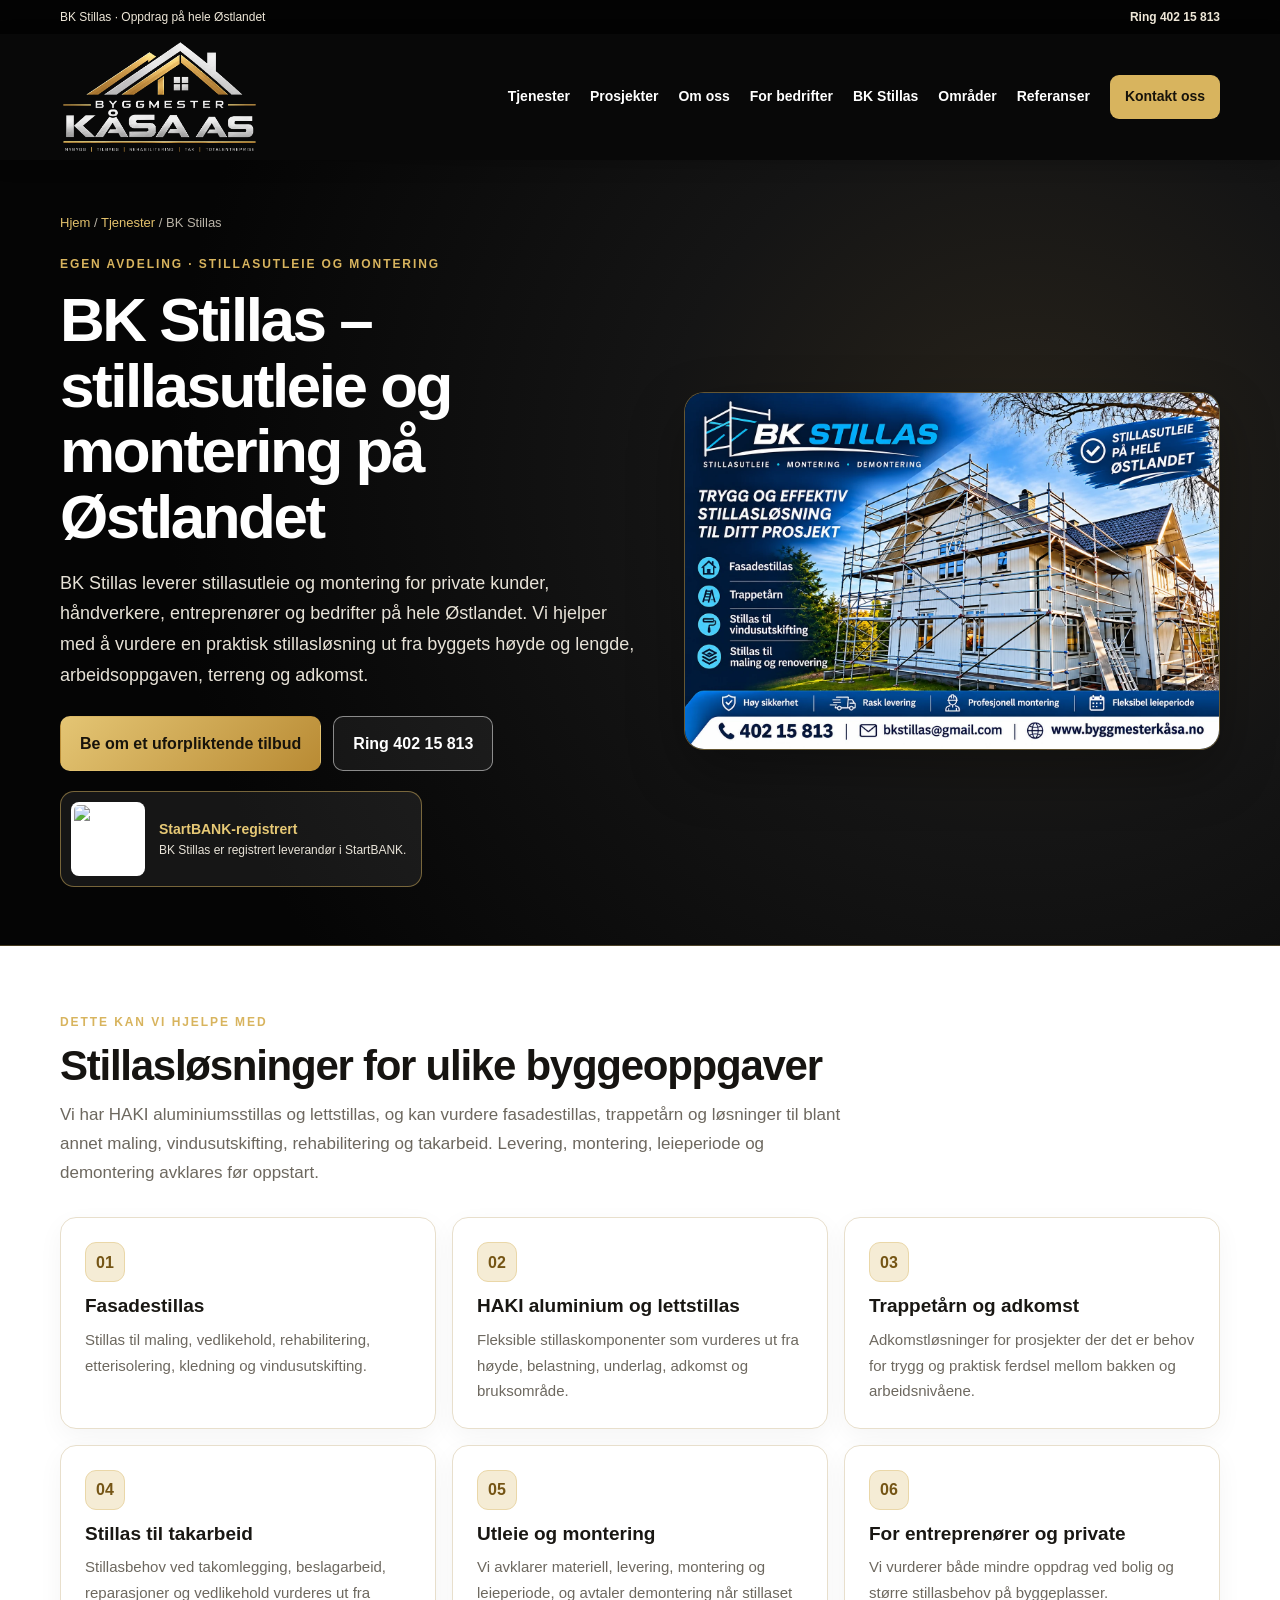
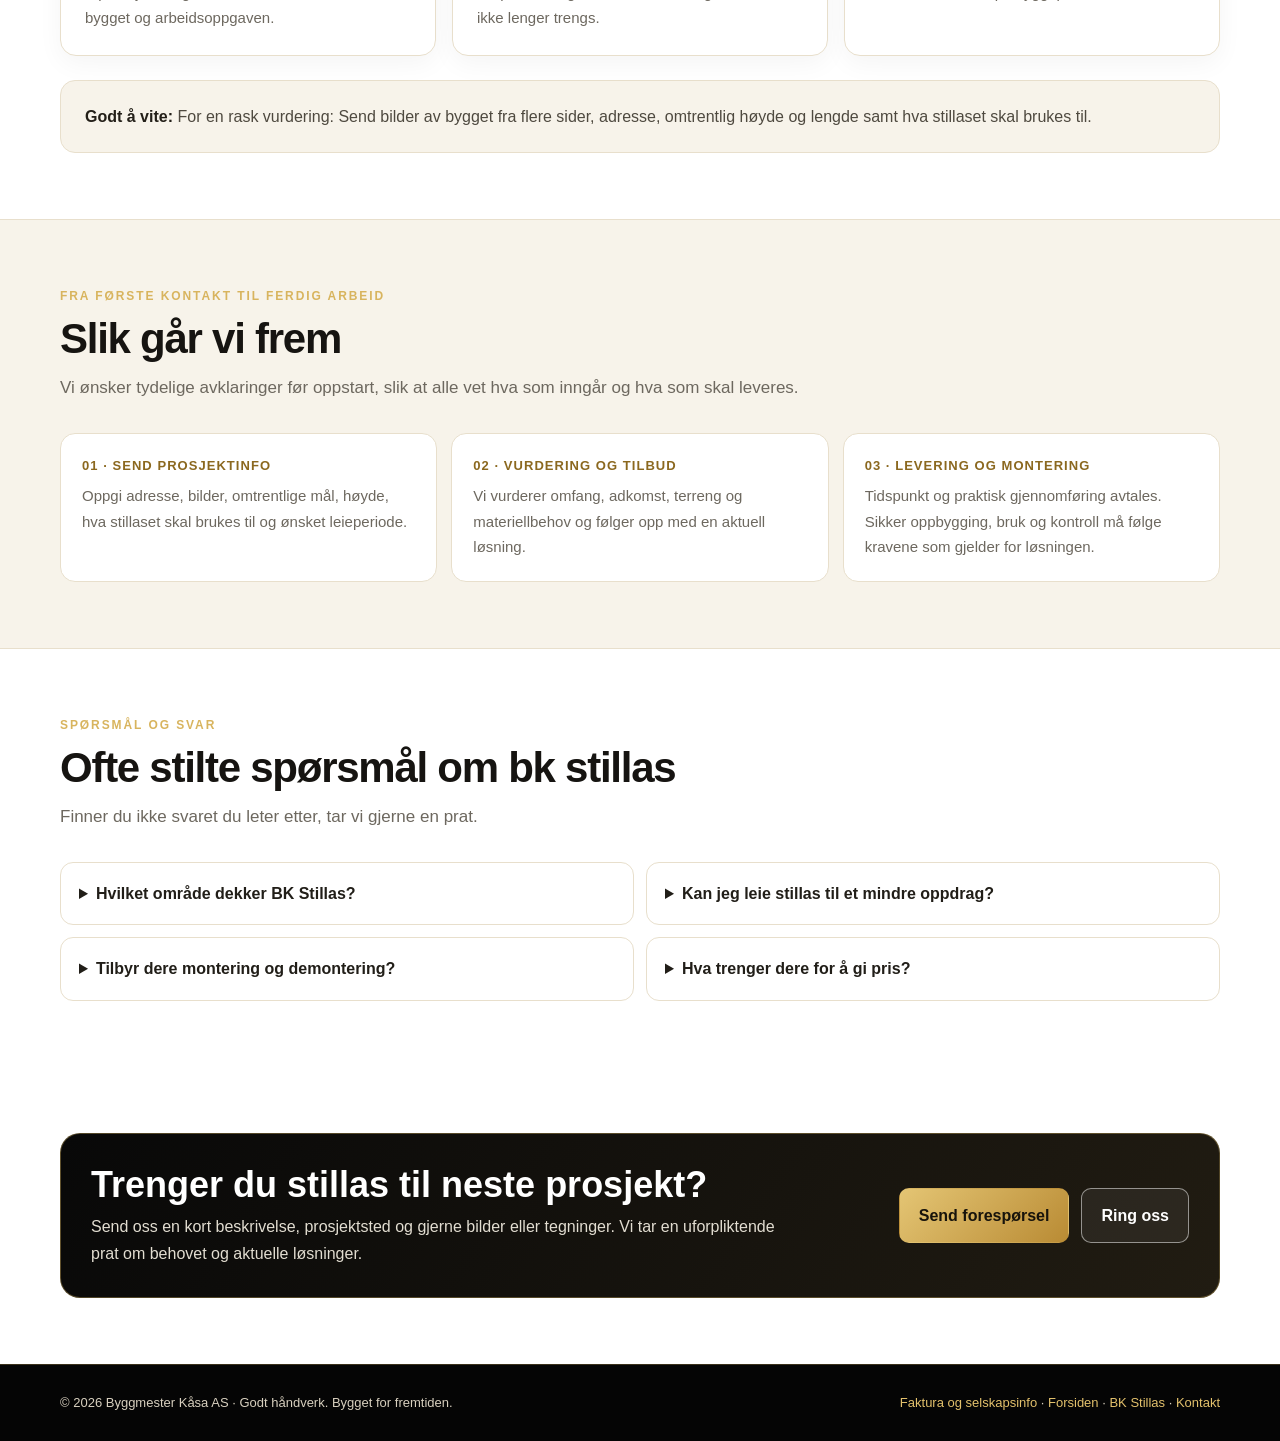
==== commit ef302684: "Optimaliser BK Stillas, samarbeid og selskapsinformasjon" ====
--- a/bk-stillas.html
+++ b/bk-stillas.html
@@ -4,19 +4,19 @@
 <meta charset="UTF-8">
 <meta name="viewport" content="width=device-width, initial-scale=1">
 <meta name="theme-color" content="#080808">
-<title>BK Stillas – stillasutleie og montering på Østlandet | Byggmester Kåsa AS</title>
-<meta name="description" content="BK Stillas tilbyr stillasutleie og montering på Østlandet. Fasadestillas, HAKI aluminiumsstillas, lettstillas og trappetårn til bygg og rehabilitering.">
+<title>Stillasutleie på Østlandet | BK Stillas</title>
+<meta name="description" content="BK Stillas leverer stillasutleie, fasadestillas, HAKI aluminium, lettstillas og montering på Oslo, Romerike og hele Østlandet.">
 <meta name="robots" content="index,follow,max-image-preview:large">
 <link rel="canonical" href="https://xn--byggmesterksa-zfb.no/bk-stillas.html">
 <link rel="preload" as="image" href="images/bk-stillas-presentasjon-final-1536.webp">
 <link rel="stylesheet" href="service-pages.css">
 <meta property="og:type" content="website">
-<meta property="og:title" content="BK Stillas – stillasutleie og montering på Østlandet">
-<meta property="og:description" content="BK Stillas tilbyr stillasutleie og montering på Østlandet. Fasadestillas, HAKI aluminiumsstillas, lettstillas og trappetårn til bygg og rehabilitering.">
+<meta property="og:title" content="Stillasutleie på Østlandet | BK Stillas">
+<meta property="og:description" content="BK Stillas leverer stillasutleie, fasadestillas, HAKI aluminium, lettstillas og montering på Oslo, Romerike og hele Østlandet.">
 <meta property="og:url" content="https://xn--byggmesterksa-zfb.no/bk-stillas.html">
 <meta property="og:image" content="https://xn--byggmesterksa-zfb.no/images/bk-stillas-presentasjon-final-1536.webp">
 <meta property="og:image:alt" content="BK Stillas – stillasutleie, fasadestillas, trappetårn og montering på hele Østlandet">
-<script type="application/ld+json">{"@context":"https://schema.org","@type":"Service","name":"BK Stillas – stillasutleie og montering på Østlandet","description":"BK Stillas tilbyr stillasutleie og montering på Østlandet. Fasadestillas, HAKI aluminiumsstillas, lettstillas og trappetårn til bygg og rehabilitering.","url":"https://xn--byggmesterksa-zfb.no/bk-stillas.html","areaServed":{"@type":"AdministrativeArea","name":"Østlandet, Norge"},"provider":{"@type":"Organization","name":"BK Stillas","url":"https://xn--byggmesterksa-zfb.no/","telephone":"+4740215813","email":"bkstillas@gmail.com"}}</script>
+<script type="application/ld+json">{"@context":"https://schema.org","@type":"Service","name":"BK Stillas – stillasutleie og montering på Østlandet","description":"BK Stillas tilbyr stillasutleie og montering på Østlandet. Fasadestillas, HAKI aluminiumsstillas, lettstillas og trappetårn til bygg og rehabilitering.","url":"https://xn--byggmesterksa-zfb.no/bk-stillas.html","areaServed":[{"@type":"AdministrativeArea","name":"Oslo, Norge"},{"@type":"AdministrativeArea","name":"Akershus, Norge"},{"@type":"AdministrativeArea","name":"Romerike, Norge"},{"@type":"AdministrativeArea","name":"Østlandet, Norge"}],"provider":{"@type":"Organization","name":"BK Stillas","url":"https://xn--byggmesterksa-zfb.no/","telephone":"+4740215813","email":"bkstillas@gmail.com"}}</script>
 <script type="application/ld+json">{"@context":"https://schema.org","@type":"BreadcrumbList","itemListElement":[{"@type":"ListItem","position":1,"name":"Hjem","item":"https://xn--byggmesterksa-zfb.no/"},{"@type":"ListItem","position":2,"name":"Tjenester","item":"https://xn--byggmesterksa-zfb.no/#tjenester"},{"@type":"ListItem","position":3,"name":"BK Stillas","item":"https://xn--byggmesterksa-zfb.no/bk-stillas.html"}]}</script>
 </head>
 <body>
@@ -32,6 +32,8 @@
    <a href="index.html#om-oss">Om oss</a>
    <a href="samarbeid.html">For bedrifter</a>
    <a href="bk-stillas.html">BK Stillas</a>
+   <a href="omrader.html">Områder</a>
+   <a href="referanser.html">Referanser</a>
    <a class="nav-cta" href="index.html#kontakt">Kontakt oss</a>
   </nav>
  </div>
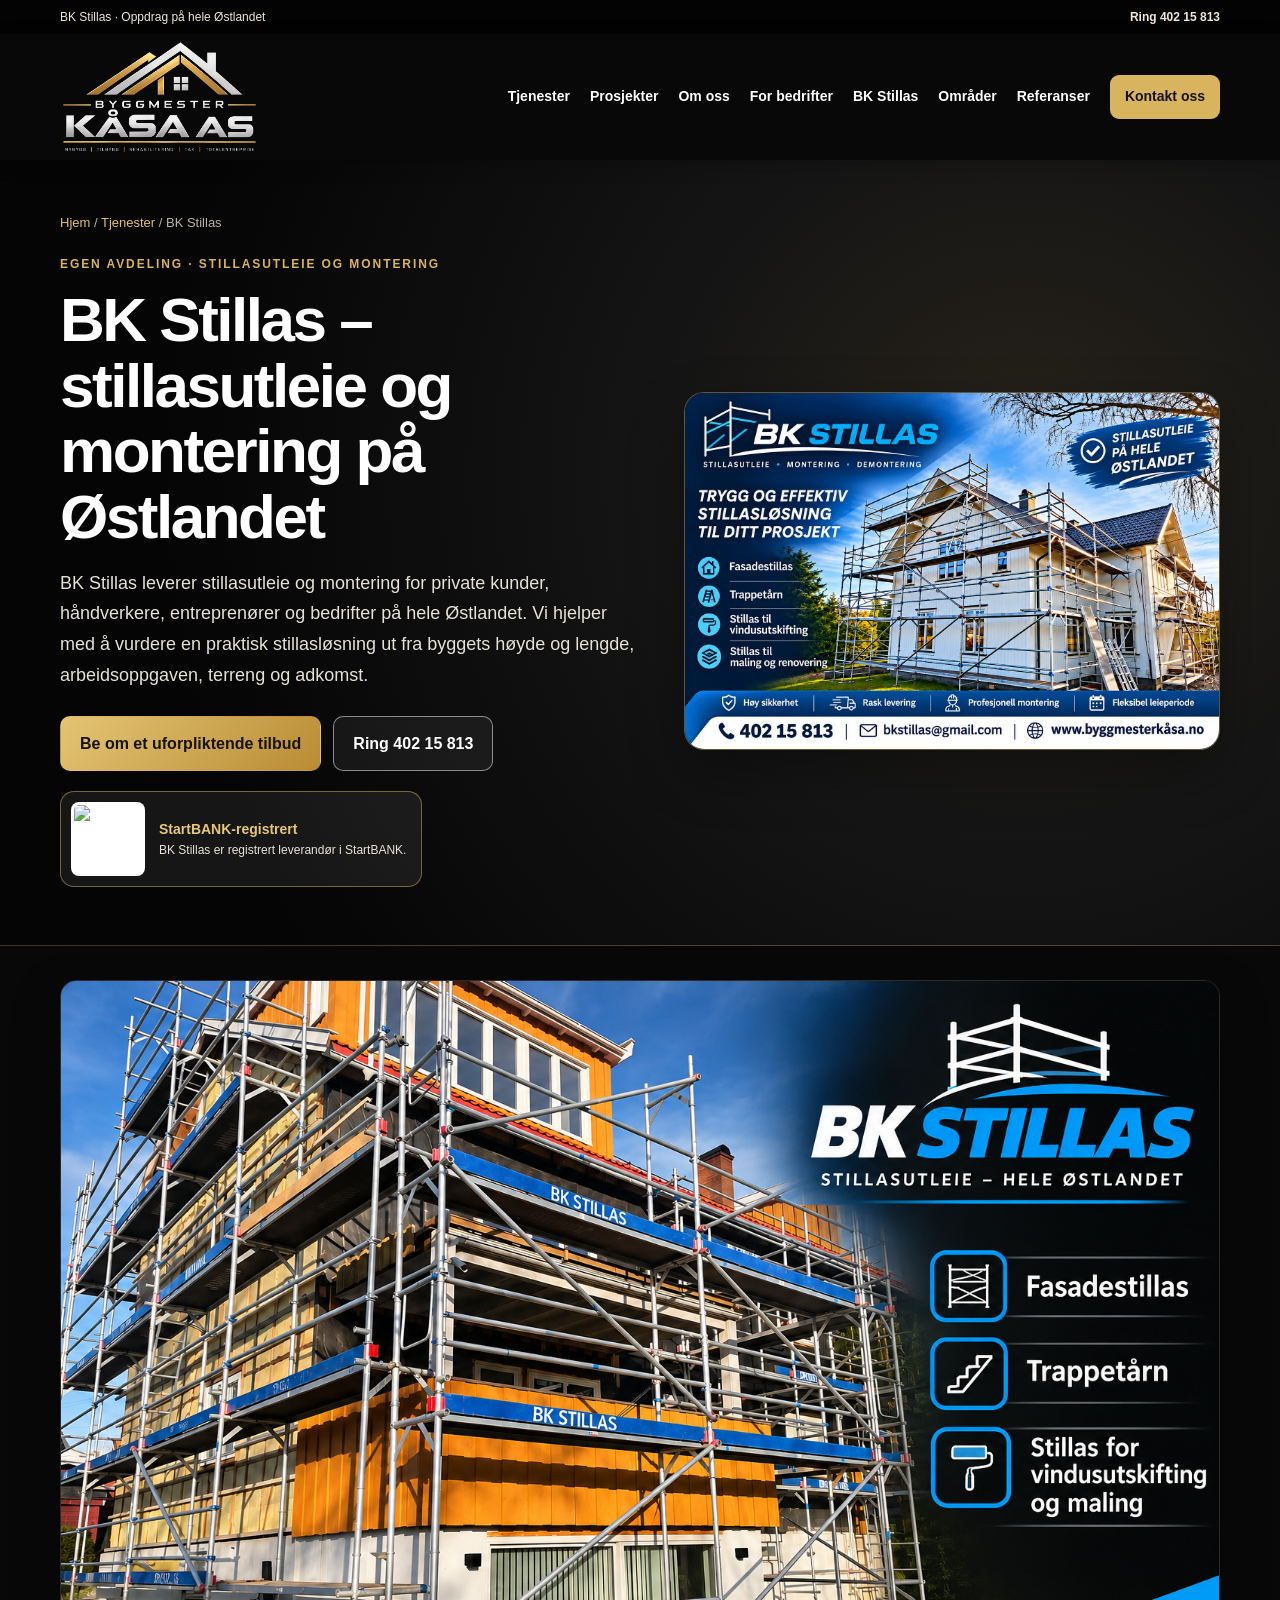
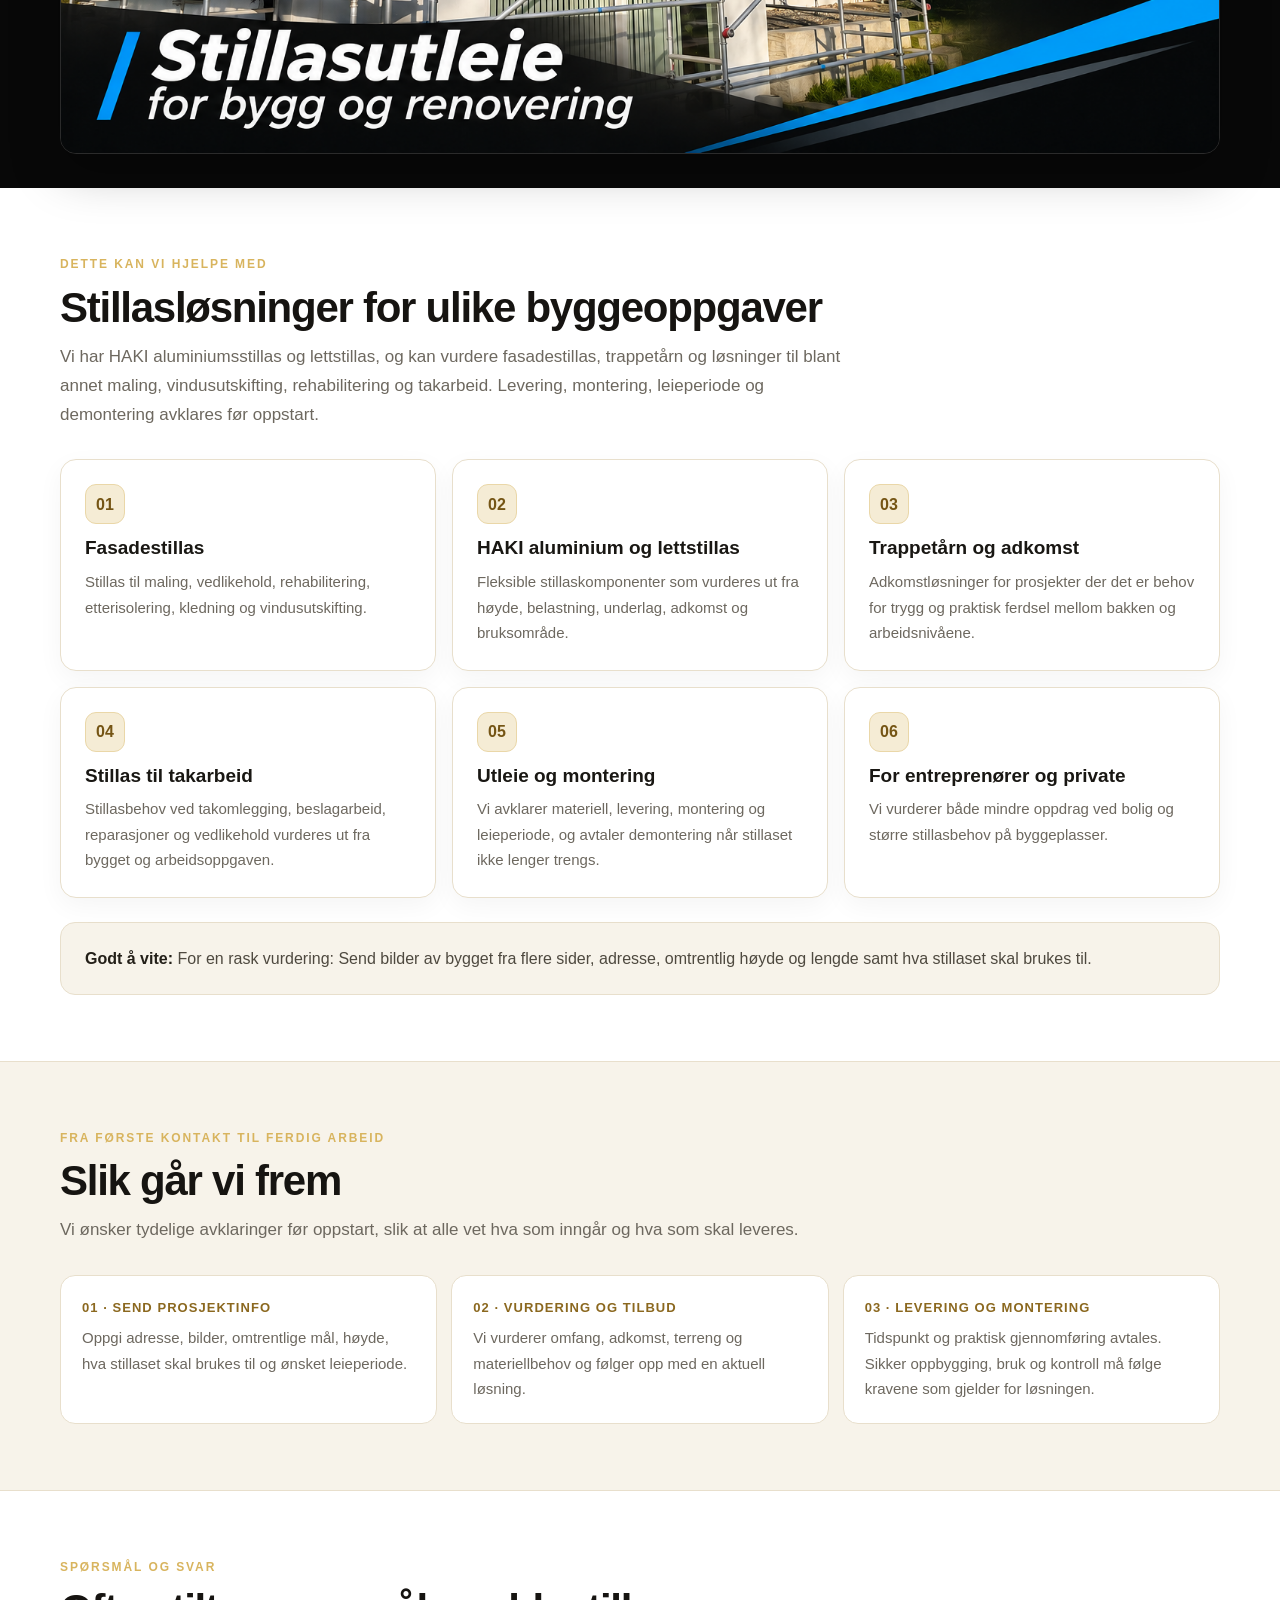
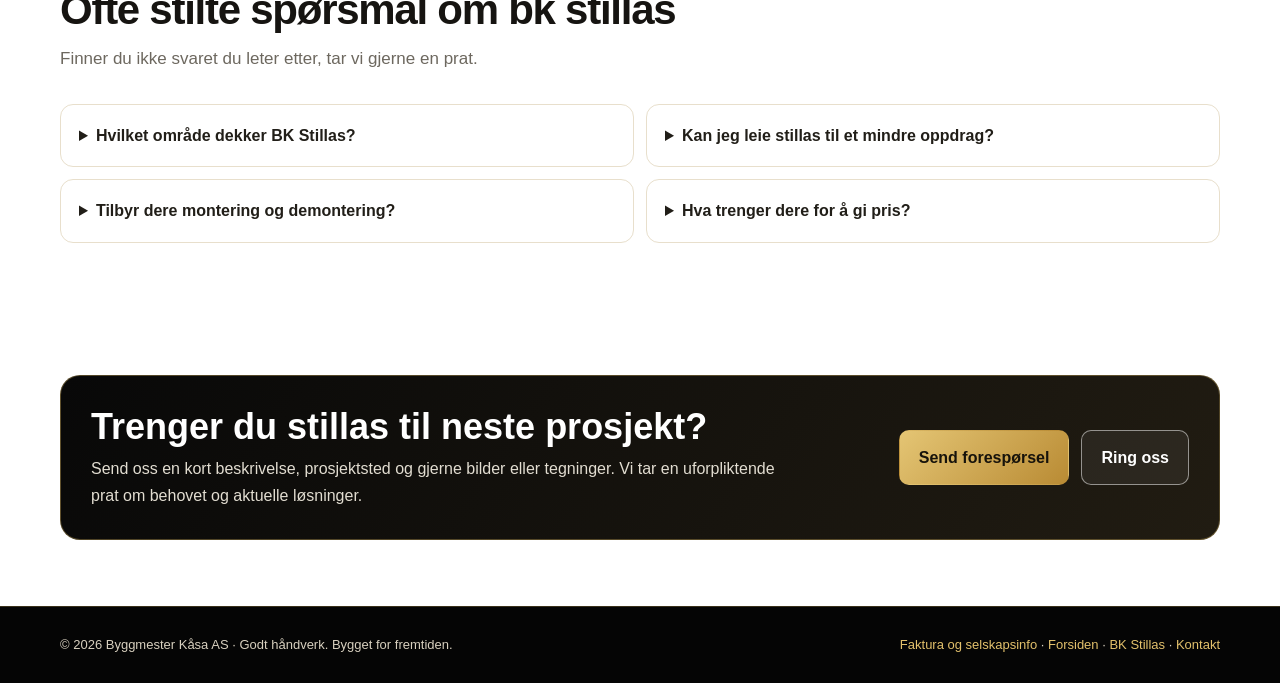
==== commit 746c4879: "Legg til nytt BK Stillas reklamebanner på stillassiden" ====
--- a/bk-stillas.html
+++ b/bk-stillas.html
@@ -5,19 +5,25 @@
 <meta name="viewport" content="width=device-width, initial-scale=1">
 <meta name="theme-color" content="#080808">
 <title>Stillasutleie på Østlandet | BK Stillas</title>
-<meta name="description" content="BK Stillas leverer stillasutleie, fasadestillas, HAKI aluminium, lettstillas og montering på Oslo, Romerike og hele Østlandet.">
+<meta name="description" content="BK Stillas leverer stillasutleie, fasadestillas, HAKI aluminium, lettstillas og montering i Oslo, på Romerike og ellers på Østlandet.">
 <meta name="robots" content="index,follow,max-image-preview:large">
 <link rel="canonical" href="https://xn--byggmesterksa-zfb.no/bk-stillas.html">
 <link rel="preload" as="image" href="images/bk-stillas-presentasjon-final-1536.webp">
 <link rel="stylesheet" href="service-pages.css">
 <meta property="og:type" content="website">
 <meta property="og:title" content="Stillasutleie på Østlandet | BK Stillas">
-<meta property="og:description" content="BK Stillas leverer stillasutleie, fasadestillas, HAKI aluminium, lettstillas og montering på Oslo, Romerike og hele Østlandet.">
+<meta property="og:description" content="BK Stillas leverer stillasutleie, fasadestillas, HAKI aluminium, lettstillas og montering i Oslo, på Romerike og ellers på Østlandet.">
 <meta property="og:url" content="https://xn--byggmesterksa-zfb.no/bk-stillas.html">
 <meta property="og:image" content="https://xn--byggmesterksa-zfb.no/images/bk-stillas-presentasjon-final-1536.webp">
 <meta property="og:image:alt" content="BK Stillas – stillasutleie, fasadestillas, trappetårn og montering på hele Østlandet">
 <script type="application/ld+json">{"@context":"https://schema.org","@type":"Service","name":"BK Stillas – stillasutleie og montering på Østlandet","description":"BK Stillas tilbyr stillasutleie og montering på Østlandet. Fasadestillas, HAKI aluminiumsstillas, lettstillas og trappetårn til bygg og rehabilitering.","url":"https://xn--byggmesterksa-zfb.no/bk-stillas.html","areaServed":[{"@type":"AdministrativeArea","name":"Oslo, Norge"},{"@type":"AdministrativeArea","name":"Akershus, Norge"},{"@type":"AdministrativeArea","name":"Romerike, Norge"},{"@type":"AdministrativeArea","name":"Østlandet, Norge"}],"provider":{"@type":"Organization","name":"BK Stillas","url":"https://xn--byggmesterksa-zfb.no/","telephone":"+4740215813","email":"bkstillas@gmail.com"}}</script>
 <script type="application/ld+json">{"@context":"https://schema.org","@type":"BreadcrumbList","itemListElement":[{"@type":"ListItem","position":1,"name":"Hjem","item":"https://xn--byggmesterksa-zfb.no/"},{"@type":"ListItem","position":2,"name":"Tjenester","item":"https://xn--byggmesterksa-zfb.no/#tjenester"},{"@type":"ListItem","position":3,"name":"BK Stillas","item":"https://xn--byggmesterksa-zfb.no/bk-stillas.html"}]}</script>
+<style>
+.stillas-promo-banner{padding:34px 0;background:#080808}
+.stillas-promo-banner .container{max-width:1160px}
+.stillas-promo-banner img{display:block;width:100%;height:auto;border:1px solid rgba(255,255,255,.14);border-radius:16px;box-shadow:0 18px 50px rgba(0,0,0,.28)}
+@media(max-width:600px){.stillas-promo-banner{padding:22px 0}.stillas-promo-banner img{border-radius:10px}}
+</style>
 </head>
 <body>
 <a class="skip-link" href="#main">Hopp til innhold</a>
@@ -60,6 +66,13 @@
     <img src="images/bk-stillas-presentasjon-final-1536.webp" alt="BK Stillas – stillasutleie, fasadestillas, trappetårn og montering på hele Østlandet" width="1536" height="1024" fetchpriority="high" decoding="async" style="height:auto;aspect-ratio:3/2;object-fit:contain;background:#071b36;">
    </div>
   </div>
+ </div>
+</section>
+<section class="stillas-promo-banner" aria-label="BK Stillas – reklame og stillasutleie">
+ <div class="container">
+  <img src="Profesjonell%20stillasutleie%20ved%20byggeplass.png"
+       alt="BK Stillas – stillasutleie på hele Østlandet. Fasadestillas, trappetårn og stillas for vindusutskifting og maling."
+       loading="lazy" decoding="async" width="1536" height="1024">
  </div>
 </section>
 <section>
